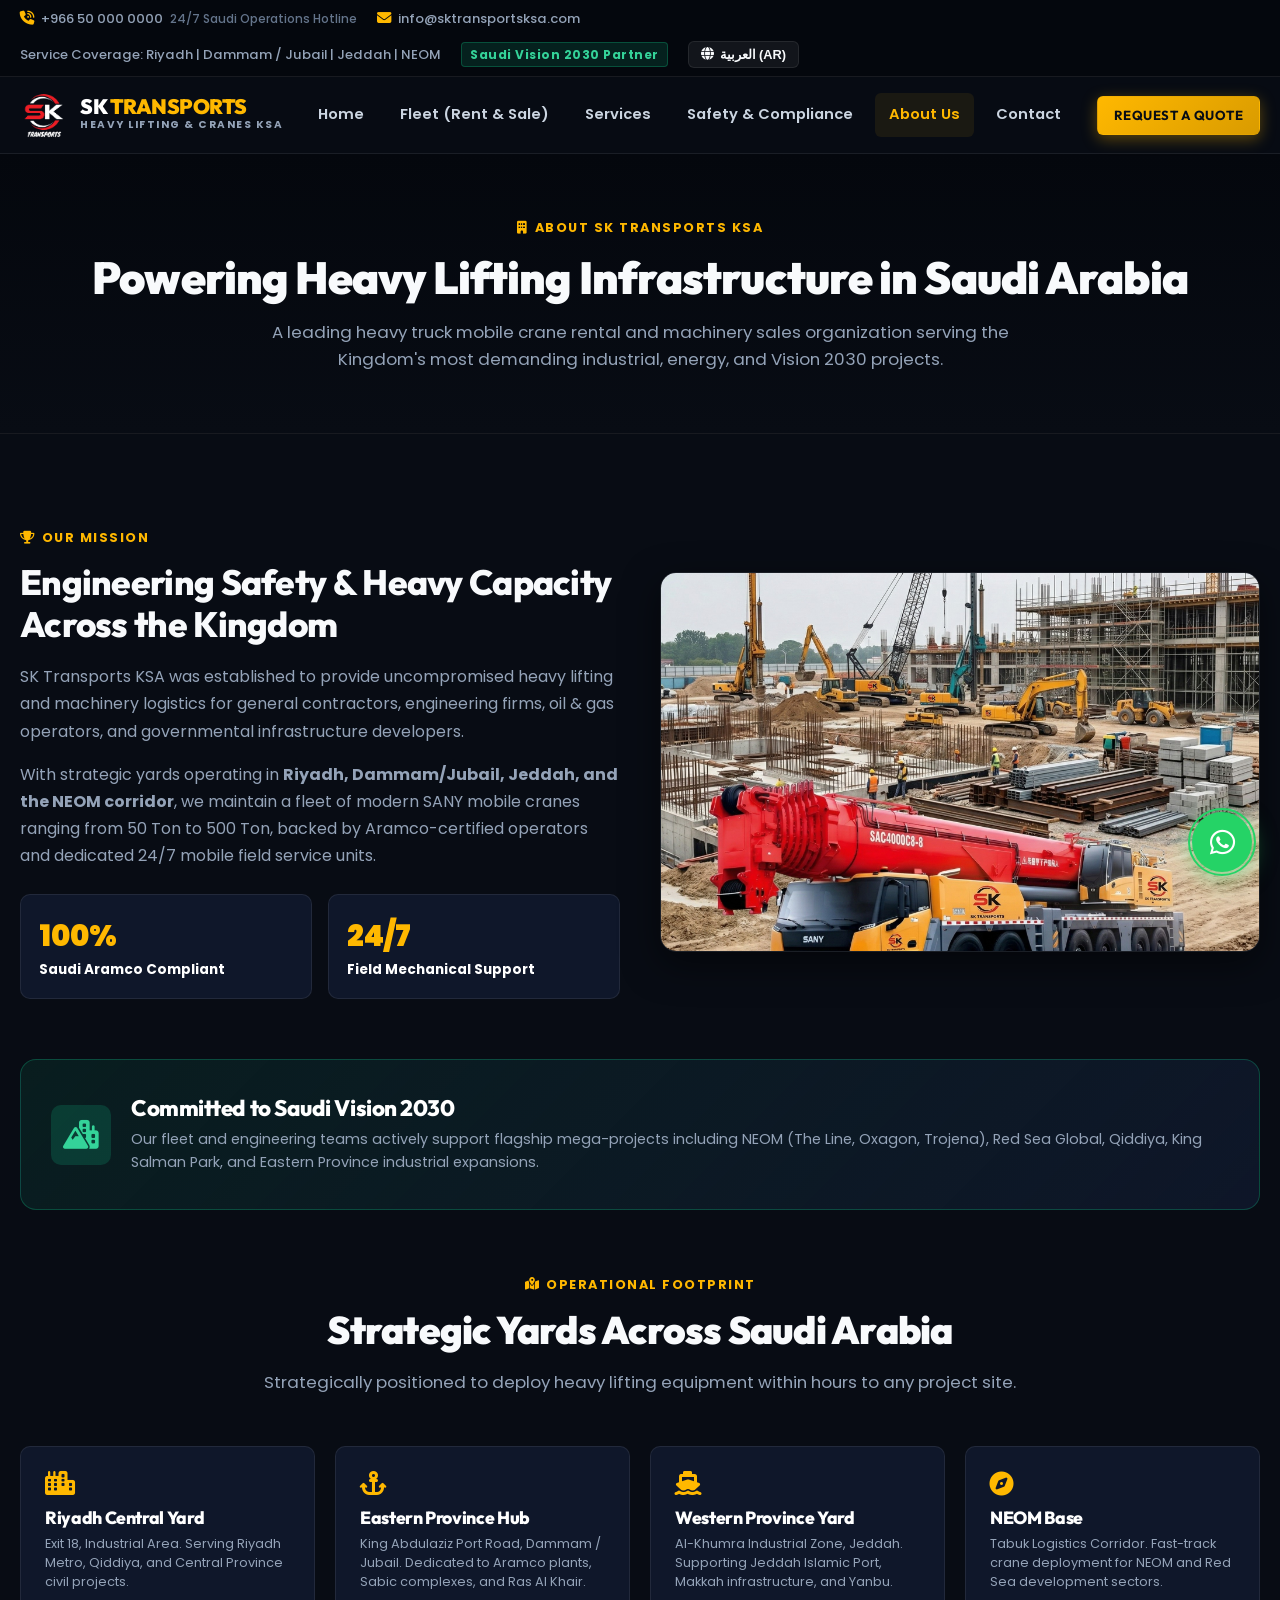
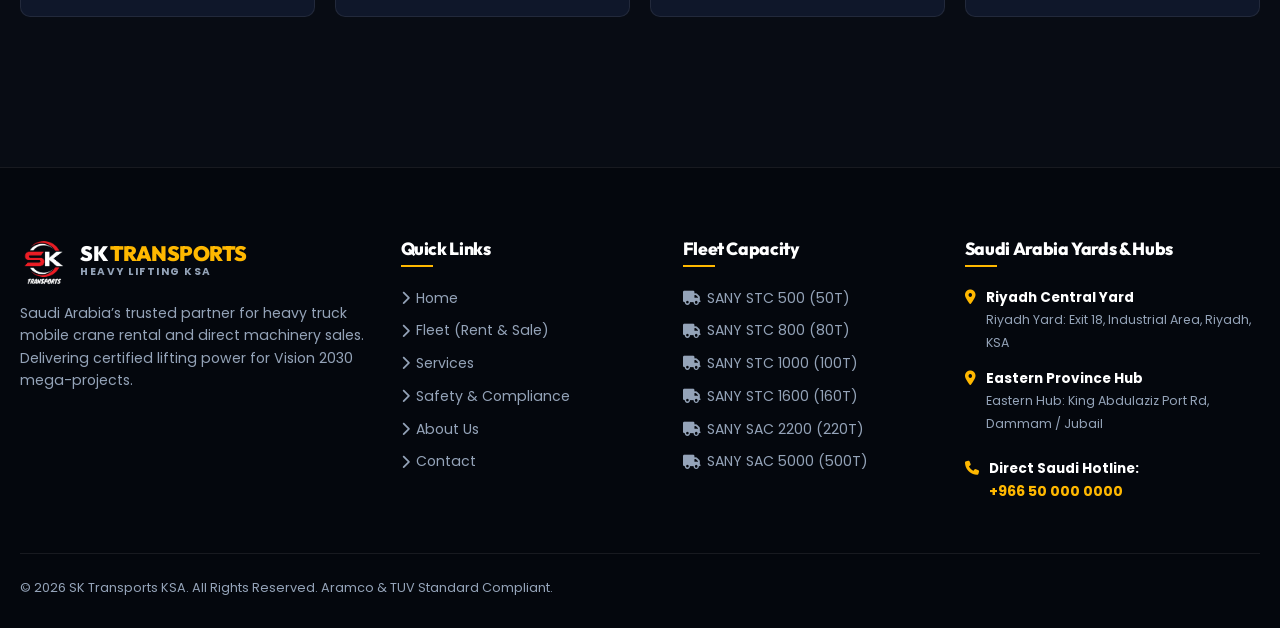
==== about.html @ 9329a677 "feat: complete modern heavy mobile crane rental and sales website for SK Transports KSA" ====
<!DOCTYPE html>
<html lang="en" dir="ltr">

<head>
    <meta charset="UTF-8">
    <meta name="viewport" content="width=device-width, initial-scale=1.0">
    <title>About Us | Heavy Lifting Specialists Saudi Arabia - SK Transports KSA</title>
    <meta name="description"
        content="Learn about SK Transports KSA. Powering Saudi Vision 2030 mega-projects with certified SANY mobile crane rental and sales across Riyadh, Dammam, Jeddah, and NEOM.">
    <link rel="canonical" href="https://sktransportsksa.com/about" />
    <link rel="icon" type="image/png" href="/assets/favicon.png">

    <!-- Fonts & Icons -->
    <link rel="stylesheet" href="https://cdnjs.cloudflare.com/ajax/libs/font-awesome/6.5.1/css/all.min.css">
    <link href="https://fonts.googleapis.com/css2?family=Montserrat:wght@400;500;600;700;800;900&family=Outfit:wght@400;500;600;700;800;900&family=Poppins:wght@300;400;500;600;700;800&family=Tajawal:wght@400;500;700;800;900&family=Cairo:wght@400;600;700;800;900&display=swap" rel="stylesheet">
    <link rel="stylesheet" href="/styles/main.css?v=3.0">
</head>

<body>

    <!-- TOP UTILITY BAR -->
    <div class="top-utility-bar">
        <div class="container">
            <div class="top-bar-content">
                <div class="top-bar-left">
                    <div class="top-info-item">
                        <i class="fa-solid fa-phone-volume"></i>
                        <a href="tel:+966500000000">+966 50 000 0000</a>
                        <span style="font-size: 0.75rem; color: var(--text-muted);" data-i18n="top_phone_label">(24/7 Saudi Operations Hotline)</span>
                    </div>
                    <div class="top-info-item">
                        <i class="fa-solid fa-envelope"></i>
                        <a href="mailto:info@sktransportsksa.com">info@sktransportsksa.com</a>
                    </div>
                </div>
                <div class="top-bar-right">
                    <div class="top-info-item" data-i18n="top_service_areas">
                        <i class="fa-solid fa-location-dot"></i> Service Coverage: Riyadh | Dammam / Jubail | Jeddah | NEOM
                    </div>
                    <div class="top-badge-saudi" data-i18n="top_badge">
                        <i class="fa-solid fa-shield-halved"></i> Saudi Vision 2030 Partner
                    </div>
                    <button class="lang-selector-btn" onclick="toggleLanguage()">
                        <i class="fa-solid fa-globe"></i>
                        <span id="lang-toggle-text">العربية (AR)</span>
                    </button>
                </div>
            </div>
        </div>
    </div>

    <!-- MAIN NAVIGATION (HEADER) -->
    <header class="header-main">
        <div class="container">
            <nav class="nav-container">
                <a href="/" class="nav-logo">
                    <img src="/assets/logo.png" alt="SK Transports KSA Logo">
                    <div class="nav-logo-text">
                        <span class="brand-title">SK <span>TRANSPORTS</span></span>
                        <span class="brand-subtitle">Heavy Lifting & Cranes KSA</span>
                    </div>
                </a>

                <button class="mobile-toggle" aria-label="Toggle navigation menu">
                    <span></span>
                    <span></span>
                    <span></span>
                </button>

                <ul class="nav-menu">
                    <li><a href="/" data-i18n="nav_home"><i class="fa-solid fa-house"></i> Home</a></li>
                    <li><a href="/fleet" data-i18n="nav_fleet"><i class="fa-solid fa-truck-monster"></i> Fleet (Rent & Sale)</a></li>
                    <li><a href="/services" data-i18n="nav_services"><i class="fa-solid fa-gears"></i> Services</a></li>
                    <li><a href="/safety" data-i18n="nav_safety"><i class="fa-solid fa-shield-halved"></i> Safety & Compliance</a></li>
                    <li><a href="/about" class="active" data-i18n="nav_about"><i class="fa-solid fa-building"></i> About Us</a></li>
                    <li><a href="/contact-us" data-i18n="nav_contact"><i class="fa-solid fa-headset"></i> Contact</a></li>
                </ul>

                <div class="nav-actions">
                    <a href="/#rfq-section" class="btn btn-primary btn-sm" data-i18n="nav_quote_btn">
                        <i class="fa-solid fa-file-invoice-dollar"></i> Request a Quote
                    </a>
                </div>
            </nav>
        </div>
    </header>

    <!-- PAGE BANNER -->
    <section style="padding: 60px 0; background: linear-gradient(180deg, var(--bg-darker) 0%, var(--bg-main) 100%); border-bottom: 1px solid var(--border-color); text-align: center;">
        <div class="container">
            <div class="section-badge">
                <i class="fa-solid fa-building"></i>
                <span data-i18n="footer_about_title">About SK Transports KSA</span>
            </div>
            <h1 style="font-size: 2.8rem; font-weight: 900; margin-bottom: 15px;">
                Powering Heavy Lifting Infrastructure in Saudi Arabia
            </h1>
            <p style="color: var(--text-dim); max-width: 750px; margin: 0 auto; font-size: 1.05rem;">
                A leading heavy truck mobile crane rental and machinery sales organization serving the Kingdom's most demanding industrial, energy, and Vision 2030 projects.
            </p>
        </div>
    </section>

    <!-- ABOUT STORY & VALUE PROPOSITION -->
    <section class="section">
        <div class="container">
            <div class="safety-grid" style="margin-bottom: 60px;">
                <div>
                    <div class="section-badge"><i class="fa-solid fa-trophy"></i> Our Mission</div>
                    <h2 style="font-size: 2.2rem; margin-bottom: 18px;">Engineering Safety & Heavy Capacity Across the Kingdom</h2>
                    <p style="color: var(--text-dim); line-height: 1.7; margin-bottom: 16px;">
                        SK Transports KSA was established to provide uncompromised heavy lifting and machinery logistics for general contractors, engineering firms, oil & gas operators, and governmental infrastructure developers.
                    </p>
                    <p style="color: var(--text-dim); line-height: 1.7; margin-bottom: 24px;">
                        With strategic yards operating in <strong>Riyadh, Dammam/Jubail, Jeddah, and the NEOM corridor</strong>, we maintain a fleet of modern SANY mobile cranes ranging from 50 Ton to 500 Ton, backed by Aramco-certified operators and dedicated 24/7 mobile field service units.
                    </p>
                    <div style="display: grid; grid-template-columns: 1fr 1fr; gap: 16px;">
                        <div style="background: var(--bg-card); padding: 18px; border-radius: var(--radius-md); border: 1px solid var(--border-color);">
                            <div style="font-size: 1.8rem; color: var(--primary); font-weight: 900;">100%</div>
                            <div style="font-size: 0.85rem; color: #FFF; font-weight: 700;">Saudi Aramco Compliant</div>
                        </div>
                        <div style="background: var(--bg-card); padding: 18px; border-radius: var(--radius-md); border: 1px solid var(--border-color);">
                            <div style="font-size: 1.8rem; color: var(--primary); font-weight: 900;">24/7</div>
                            <div style="font-size: 0.85rem; color: #FFF; font-weight: 700;">Field Mechanical Support</div>
                        </div>
                    </div>
                </div>

                <div>
                    <img src="/assets/logistics.jpg.png" alt="SK Transports Logistics and Crane Fleet" style="border-radius: var(--radius-lg); width: 100%; height: 380px; object-fit: cover; border: 1px solid var(--border-color); box-shadow: var(--shadow-lg);">
                </div>
            </div>

            <!-- Vision 2030 Alignment Banner -->
            <div style="background: linear-gradient(135deg, rgba(16, 185, 129, 0.1) 0%, rgba(15, 23, 42, 0.95) 100%); border: 1px solid rgba(16, 185, 129, 0.3); border-radius: var(--radius-lg); padding: 35px 30px; margin-bottom: 60px;">
                <div style="display: flex; align-items: center; gap: 20px; flex-wrap: wrap;">
                    <div style="width: 60px; height: 60px; background: rgba(16, 185, 129, 0.2); border-radius: var(--radius-md); display: flex; align-items: center; justify-content: center; font-size: 1.8rem; color: #34D399;">
                        <i class="fa-solid fa-mountain-city"></i>
                    </div>
                    <div style="flex: 1; min-width: 260px;">
                        <h3 style="font-size: 1.4rem; color: #FFF; margin-bottom: 6px;">Committed to Saudi Vision 2030</h3>
                        <p style="font-size: 0.9rem; color: var(--text-dim); line-height: 1.6;">
                            Our fleet and engineering teams actively support flagship mega-projects including NEOM (The Line, Oxagon, Trojena), Red Sea Global, Qiddiya, King Salman Park, and Eastern Province industrial expansions.
                        </p>
                    </div>
                </div>
            </div>

            <!-- Operational Hubs Grid -->
            <div style="margin-bottom: 60px;">
                <div class="section-header">
                    <div class="section-badge"><i class="fa-solid fa-map-location-dot"></i> Operational Footprint</div>
                    <h2 class="section-title">Strategic Yards Across Saudi Arabia</h2>
                    <p class="section-subtitle">Strategically positioned to deploy heavy lifting equipment within hours to any project site.</p>
                </div>

                <div style="display: grid; grid-template-columns: repeat(4, 1fr); gap: 20px;">
                    <div class="stat-card" style="text-align: left; padding: 24px;">
                        <i class="fa-solid fa-city" style="color: var(--primary); font-size: 1.5rem; margin-bottom: 12px;"></i>
                        <h4 style="color: #FFF; font-size: 1.1rem; margin-bottom: 6px;">Riyadh Central Yard</h4>
                        <p style="color: var(--text-dim); font-size: 0.8rem; line-height: 1.5;">Exit 18, Industrial Area. Serving Riyadh Metro, Qiddiya, and Central Province civil projects.</p>
                    </div>

                    <div class="stat-card" style="text-align: left; padding: 24px;">
                        <i class="fa-solid fa-anchor" style="color: var(--primary); font-size: 1.5rem; margin-bottom: 12px;"></i>
                        <h4 style="color: #FFF; font-size: 1.1rem; margin-bottom: 6px;">Eastern Province Hub</h4>
                        <p style="color: var(--text-dim); font-size: 0.8rem; line-height: 1.5;">King Abdulaziz Port Road, Dammam / Jubail. Dedicated to Aramco plants, Sabic complexes, and Ras Al Khair.</p>
                    </div>

                    <div class="stat-card" style="text-align: left; padding: 24px;">
                        <i class="fa-solid fa-ship" style="color: var(--primary); font-size: 1.5rem; margin-bottom: 12px;"></i>
                        <h4 style="color: #FFF; font-size: 1.1rem; margin-bottom: 6px;">Western Province Yard</h4>
                        <p style="color: var(--text-dim); font-size: 0.8rem; line-height: 1.5;">Al-Khumra Industrial Zone, Jeddah. Supporting Jeddah Islamic Port, Makkah infrastructure, and Yanbu.</p>
                    </div>

                    <div class="stat-card" style="text-align: left; padding: 24px;">
                        <i class="fa-solid fa-compass" style="color: var(--primary); font-size: 1.5rem; margin-bottom: 12px;"></i>
                        <h4 style="color: #FFF; font-size: 1.1rem; margin-bottom: 6px;">NEOM Base</h4>
                        <p style="color: var(--text-dim); font-size: 0.8rem; line-height: 1.5;">Tabuk Logistics Corridor. Fast-track crane deployment for NEOM and Red Sea development sectors.</p>
                    </div>
                </div>
            </div>

        </div>
    </section>

    <!-- FOOTER -->
    <footer class="footer-main">
        <div class="container">
            <div class="footer-grid">
                <div class="footer-col footer-about">
                    <a href="/" class="nav-logo" style="margin-bottom: 16px;">
                        <img src="/assets/logo.png" alt="SK Transports Logo">
                        <div class="nav-logo-text">
                            <span class="brand-title">SK <span>TRANSPORTS</span></span>
                            <span class="brand-subtitle">Heavy Lifting KSA</span>
                        </div>
                    </a>
                    <p data-i18n="footer_about_text">
                        Saudi Arabia’s trusted partner for heavy truck mobile crane rental and direct machinery sales. Delivering certified lifting power for Vision 2030 mega-projects.
                    </p>
                </div>

                <div class="footer-col">
                    <h4 data-i18n="footer_links_title">Quick Links</h4>
                    <ul class="footer-links">
                        <li><a href="/"><i class="fa-solid fa-chevron-right"></i> <span data-i18n="nav_home">Home</span></a></li>
                        <li><a href="/fleet"><i class="fa-solid fa-chevron-right"></i> <span data-i18n="nav_fleet">Fleet (Rent & Sale)</span></a></li>
                        <li><a href="/services"><i class="fa-solid fa-chevron-right"></i> <span data-i18n="nav_services">Services</span></a></li>
                        <li><a href="/safety"><i class="fa-solid fa-chevron-right"></i> <span data-i18n="nav_safety">Safety & Compliance</span></a></li>
                        <li><a href="/about"><i class="fa-solid fa-chevron-right"></i> <span data-i18n="nav_about">About Us</span></a></li>
                        <li><a href="/contact-us"><i class="fa-solid fa-chevron-right"></i> <span data-i18n="nav_contact">Contact Us</span></a></li>
                    </ul>
                </div>

                <div class="footer-col">
                    <h4>Fleet Capacity</h4>
                    <ul class="footer-links">
                        <li><a href="/fleet"><i class="fa-solid fa-truck"></i> SANY STC 500 (50T)</a></li>
                        <li><a href="/fleet"><i class="fa-solid fa-truck"></i> SANY STC 800 (80T)</a></li>
                        <li><a href="/fleet"><i class="fa-solid fa-truck"></i> SANY STC 1000 (100T)</a></li>
                        <li><a href="/fleet"><i class="fa-solid fa-truck"></i> SANY STC 1600 (160T)</a></li>
                        <li><a href="/fleet"><i class="fa-solid fa-truck"></i> SANY SAC 2200 (220T)</a></li>
                        <li><a href="/fleet"><i class="fa-solid fa-truck"></i> SANY SAC 5000 (500T)</a></li>
                    </ul>
                </div>

                <div class="footer-col">
                    <h4 data-i18n="footer_locations_title">Saudi Arabia Yards & Hubs</h4>
                    <div class="footer-locations">
                        <div class="location-item">
                            <i class="fa-solid fa-location-dot"></i>
                            <div>
                                <strong>Riyadh Central Yard</strong>
                                <span data-i18n="footer_loc_riyadh">Exit 18, Industrial Area, Riyadh, KSA</span>
                            </div>
                        </div>
                        <div class="location-item">
                            <i class="fa-solid fa-location-dot"></i>
                            <div>
                                <strong>Eastern Province Hub</strong>
                                <span data-i18n="footer_loc_dammam">King Abdulaziz Port Rd, Dammam / Jubail</span>
                            </div>
                        </div>
                        <div class="location-item" style="margin-top: 10px;">
                            <i class="fa-solid fa-phone"></i>
                            <div>
                                <strong>Direct Saudi Hotline:</strong>
                                <a href="tel:+966500000000" style="color: var(--primary); font-weight: 700;">+966 50 000 0000</a>
                            </div>
                        </div>
                    </div>
                </div>
            </div>

            <div class="footer-bottom">
                <p data-i18n="footer_rights">© 2026 SK Transports KSA. All Rights Reserved. Aramco & TUV Standard Compliant.</p>
            </div>
        </div>
    </footer>

    <!-- PERSISTENT FLOATING WHATSAPP -->
    <a href="https://wa.me/966500000000?text=Hello%20SK%20Transports%20KSA,%20I%20would%20like%20to%20learn%20more%20about%20your%20company." 
       target="_blank" 
       class="floating-whatsapp-btn" 
       aria-label="Chat on WhatsApp">
        <i class="fa-brands fa-whatsapp"></i>
        <div class="floating-whatsapp-pulse"></div>
    </a>

    <!-- Scripts -->
    <script src="/js/main.js?v=3.0"></script>
</body>

</html>
---- styles/main.css ----
/* ==========================================================================
   SK TRANSPORTS KSA - MODERN INDUSTRIAL STYLESHEET
   Heavy Mobile Crane Rental & Direct Sales | Saudi Arabia
   Aramco Standard & TUV Middle East Compliant | Vision 2030 Partner
   ========================================================================== */

:root {
    --primary: #FFB800;
    --primary-light: #FFC933;
    --primary-dark: #D99B00;
    --primary-glow: rgba(255, 184, 0, 0.25);
    --secondary: #FF6B00;
    --accent: #38BDF8;
    --success: #10B981;
    --danger: #EF4444;
    
    --bg-main: #080C14;
    --bg-darker: #04070D;
    --bg-card: #0F172A;
    --bg-card-hover: #162238;
    --bg-surface: #1E293B;
    --bg-surface-light: #2A384F;
    
    --border-color: rgba(255, 255, 255, 0.08);
    --border-hover: rgba(255, 184, 0, 0.4);
    --border-primary: rgba(255, 184, 0, 0.6);
    
    --text-main: #F8FAFC;
    --text-dim: #94A3B8;
    --text-muted: #64748B;
    --text-inverse: #080C14;
    
    --font-heading: 'Outfit', 'Montserrat', sans-serif;
    --font-body: 'Poppins', 'Segoe UI', -apple-system, BlinkMacSystemFont, Roboto, sans-serif;
    --font-ar: 'Tajawal', 'Cairo', 'Segoe UI', sans-serif;
    
    --shadow-sm: 0 2px 8px rgba(0, 0, 0, 0.3);
    --shadow-md: 0 6px 20px rgba(0, 0, 0, 0.4);
    --shadow-lg: 0 12px 36px rgba(0, 0, 0, 0.5);
    --shadow-glow: 0 0 25px rgba(255, 184, 0, 0.25);
    
    --radius-sm: 6px;
    --radius-md: 10px;
    --radius-lg: 16px;
    --radius-full: 9999px;
    
    --transition: all 0.25s cubic-bezier(0.4, 0, 0.2, 1);
}

/* Base & Reset */
*, *::before, *::after {
    margin: 0;
    padding: 0;
    box-sizing: border-box;
}

html {
    scroll-behavior: smooth;
    font-size: 16px;
    background-color: var(--bg-main);
    color: var(--text-main);
}

body {
    font-family: var(--font-body);
    line-height: 1.6;
    background-color: var(--bg-main);
    color: var(--text-main);
    overflow-x: hidden;
    min-height: 100vh;
    display: flex;
    flex-direction: column;
}

/* RTL Support */
[dir="rtl"] {
    font-family: var(--font-ar);
    text-align: right;
}

[dir="rtl"] .top-bar-content,
[dir="rtl"] .nav-container,
[dir="rtl"] .hero-cta,
[dir="rtl"] .btn-group,
[dir="rtl"] .spec-item,
[dir="rtl"] .footer-grid,
[dir="rtl"] .process-step,
[dir="rtl"] .rfq-grid,
[dir="rtl"] .top-bar-left,
[dir="rtl"] .top-bar-right {
    direction: rtl;
}

[dir="rtl"] .text-left { text-align: right; }
[dir="rtl"] .text-right { text-align: left; }

/* Typography */
h1, h2, h3, h4, h5, h6 {
    font-family: var(--font-heading);
    font-weight: 800;
    color: var(--text-main);
    line-height: 1.2;
    letter-spacing: -0.02em;
}

[dir="rtl"] h1, [dir="rtl"] h2, [dir="rtl"] h3, [dir="rtl"] h4, [dir="rtl"] h5, [dir="rtl"] h6 {
    font-family: var(--font-ar);
    letter-spacing: 0;
}

a {
    color: inherit;
    text-decoration: none;
    transition: var(--transition);
}

img {
    max-width: 100%;
    height: auto;
    display: block;
}

/* Industrial Accents & Patterns */
.hazard-accent {
    background: repeating-linear-gradient(
        -45deg,
        var(--primary),
        var(--primary) 12px,
        #111827 12px,
        #111827 24px
    );
    height: 4px;
    width: 100%;
}

.industrial-grid-bg {
    background-image: 
        radial-gradient(rgba(255, 184, 0, 0.07) 1px, transparent 1px),
        radial-gradient(rgba(255, 255, 255, 0.03) 1px, transparent 1px);
    background-size: 32px 32px;
    background-position: 0 0, 16px 16px;
}

/* Container */
.container {
    width: 100%;
    max-width: 1320px;
    margin: 0 auto;
    padding: 0 20px;
}

/* ==========================================================================
   1. TOP UTILITY BAR & NAVIGATION
   ========================================================================== */
.top-utility-bar {
    background-color: var(--bg-darker);
    border-bottom: 1px solid var(--border-color);
    padding: 8px 0;
    font-size: 0.82rem;
    color: var(--text-dim);
    position: relative;
    z-index: 1001;
}

.top-bar-content {
    display: flex;
    justify-content: space-between;
    align-items: center;
    flex-wrap: wrap;
    gap: 12px;
}

.top-bar-left, .top-bar-right {
    display: flex;
    align-items: center;
    gap: 20px;
    flex-wrap: wrap;
}

.top-info-item {
    display: inline-flex;
    align-items: center;
    gap: 7px;
    color: var(--text-dim);
    font-weight: 500;
}

.top-info-item i {
    color: var(--primary);
    font-size: 0.9rem;
}

.top-info-item a:hover {
    color: var(--primary);
}

.top-badge-saudi {
    background: rgba(16, 185, 129, 0.15);
    color: #34D399;
    border: 1px solid rgba(16, 185, 129, 0.3);
    padding: 2px 8px;
    border-radius: 4px;
    font-size: 0.75rem;
    font-weight: 700;
    letter-spacing: 0.5px;
    display: inline-flex;
    align-items: center;
    gap: 5px;
}

/* Language Selector */
.lang-selector-btn {
    background: rgba(255, 255, 255, 0.06);
    border: 1px solid var(--border-color);
    color: var(--text-main);
    padding: 5px 12px;
    border-radius: var(--radius-sm);
    cursor: pointer;
    font-size: 0.8rem;
    font-weight: 600;
    display: inline-flex;
    align-items: center;
    gap: 6px;
    transition: var(--transition);
}

.lang-selector-btn:hover {
    border-color: var(--primary);
    background: rgba(255, 184, 0, 0.1);
    color: var(--primary);
}

/* Main Navigation */
.header-main {
    position: sticky;
    top: 0;
    left: 0;
    width: 100%;
    background: rgba(8, 12, 20, 0.92);
    backdrop-filter: blur(16px);
    -webkit-backdrop-filter: blur(16px);
    border-bottom: 1px solid var(--border-color);
    z-index: 1000;
    transition: var(--transition);
}

.header-main.scrolled {
    background: rgba(4, 7, 13, 0.98);
    box-shadow: 0 4px 20px rgba(0, 0, 0, 0.5);
}

.nav-container {
    display: flex;
    align-items: center;
    justify-content: space-between;
    height: 76px;
}

.nav-logo {
    display: flex;
    align-items: center;
    gap: 12px;
    text-decoration: none;
}

.nav-logo img {
    height: 48px;
    width: auto;
    object-fit: contain;
}

.nav-logo-text {
    display: flex;
    flex-direction: column;
}

.nav-logo-text .brand-title {
    font-family: var(--font-heading);
    font-weight: 900;
    font-size: 1.3rem;
    color: #FFF;
    letter-spacing: -0.5px;
    line-height: 1;
}

.nav-logo-text .brand-title span {
    color: var(--primary);
}

.nav-logo-text .brand-subtitle {
    font-size: 0.65rem;
    font-weight: 700;
    color: var(--text-dim);
    letter-spacing: 1.5px;
    text-transform: uppercase;
}

.nav-menu {
    display: flex;
    align-items: center;
    list-style: none;
    gap: 8px;
}

.nav-menu li a {
    color: #CBD5E1;
    font-weight: 600;
    font-size: 0.92rem;
    padding: 10px 14px;
    border-radius: var(--radius-sm);
    display: inline-flex;
    align-items: center;
    gap: 6px;
    transition: var(--transition);
}

.nav-menu li a:hover,
.nav-menu li a.active {
    color: var(--primary);
    background: rgba(255, 184, 0, 0.08);
}

.nav-actions {
    display: flex;
    align-items: center;
    gap: 14px;
}

/* Mobile Toggle */
.mobile-toggle {
    display: none;
    flex-direction: column;
    justify-content: center;
    gap: 5px;
    width: 40px;
    height: 40px;
    background: rgba(255, 255, 255, 0.05);
    border: 1px solid var(--border-color);
    border-radius: var(--radius-sm);
    cursor: pointer;
    padding: 8px;
}

.mobile-toggle span {
    display: block;
    width: 100%;
    height: 2px;
    background: var(--text-main);
    transition: var(--transition);
}

.mobile-toggle.active span:nth-child(1) {
    transform: translateY(7px) rotate(45deg);
}

.mobile-toggle.active span:nth-child(2) {
    opacity: 0;
}

.mobile-toggle.active span:nth-child(3) {
    transform: translateY(-7px) rotate(-45deg);
}

/* ==========================================================================
   BUTTONS & UI COMPONENTS
   ========================================================================== */
.btn {
    display: inline-flex;
    align-items: center;
    justify-content: center;
    gap: 8px;
    padding: 12px 24px;
    font-family: var(--font-heading);
    font-size: 0.92rem;
    font-weight: 700;
    border-radius: var(--radius-md);
    cursor: pointer;
    border: 1px solid transparent;
    transition: var(--transition);
    text-transform: uppercase;
    letter-spacing: 0.5px;
    white-space: nowrap;
}

[dir="rtl"] .btn {
    font-family: var(--font-ar);
    letter-spacing: 0;
}

.btn-primary {
    background: linear-gradient(135deg, var(--primary) 0%, var(--primary-dark) 100%);
    color: var(--text-inverse);
    box-shadow: 0 4px 15px rgba(255, 184, 0, 0.35);
}

.btn-primary:hover {
    background: linear-gradient(135deg, var(--primary-light) 0%, var(--primary) 100%);
    transform: translateY(-2px);
    box-shadow: 0 8px 25px rgba(255, 184, 0, 0.5);
    color: var(--text-inverse);
}

.btn-secondary {
    background: rgba(15, 23, 42, 0.7);
    color: #FFF;
    border: 1px solid var(--border-color);
}

.btn-secondary:hover {
    background: var(--bg-surface);
    border-color: var(--primary);
    color: var(--primary);
    transform: translateY(-2px);
}

.btn-whatsapp {
    background: #25D366;
    color: #FFF;
    box-shadow: 0 4px 15px rgba(37, 211, 102, 0.3);
}

.btn-whatsapp:hover {
    background: #20BA5A;
    color: #FFF;
    transform: translateY(-2px);
    box-shadow: 0 8px 25px rgba(37, 211, 102, 0.45);
}

.btn-outline {
    background: transparent;
    border: 1px solid var(--border-primary);
    color: var(--primary);
}

.btn-outline:hover {
    background: rgba(255, 184, 0, 0.1);
    color: #FFF;
    border-color: var(--primary);
    transform: translateY(-2px);
}

.btn-sm {
    padding: 8px 16px;
    font-size: 0.82rem;
    border-radius: var(--radius-sm);
}

.btn-lg {
    padding: 15px 32px;
    font-size: 1rem;
}

.btn-block {
    width: 100%;
}

/* ==========================================================================
   2. HERO SECTION
   ========================================================================== */
.hero-section {
    position: relative;
    padding: 90px 0 110px;
    background: radial-gradient(circle at 75% 30%, rgba(255, 184, 0, 0.08) 0%, transparent 60%),
                linear-gradient(180deg, var(--bg-darker) 0%, var(--bg-main) 100%);
    overflow: hidden;
    border-bottom: 1px solid var(--border-color);
}

.hero-bg-overlay {
    position: absolute;
    top: 0;
    left: 0;
    width: 100%;
    height: 100%;
    background-image: 
        radial-gradient(rgba(255, 184, 0, 0.05) 1px, transparent 1px),
        radial-gradient(rgba(255, 255, 255, 0.02) 1px, transparent 1px);
    background-size: 40px 40px;
    background-position: 0 0, 20px 20px;
    opacity: 0.8;
    pointer-events: none;
}

.hero-grid {
    display: grid;
    grid-template-columns: 1.15fr 0.85fr;
    gap: 40px;
    align-items: center;
    position: relative;
    z-index: 2;
}

.hero-badge {
    display: inline-flex;
    align-items: center;
    gap: 8px;
    background: rgba(255, 184, 0, 0.1);
    border: 1px solid rgba(255, 184, 0, 0.35);
    padding: 6px 14px;
    border-radius: var(--radius-full);
    color: var(--primary);
    font-size: 0.82rem;
    font-weight: 700;
    letter-spacing: 0.5px;
    margin-bottom: 22px;
    text-transform: uppercase;
}

.hero-badge i {
    color: var(--primary);
}

.hero-headline {
    font-size: 3.2rem;
    font-weight: 900;
    line-height: 1.12;
    margin-bottom: 20px;
    letter-spacing: -0.03em;
}

.hero-headline span.highlight {
    color: var(--primary);
    position: relative;
    display: inline-block;
}

.hero-subheadline {
    font-size: 1.12rem;
    color: var(--text-dim);
    margin-bottom: 35px;
    max-width: 620px;
    line-height: 1.7;
}

.hero-cta {
    display: flex;
    align-items: center;
    gap: 16px;
    flex-wrap: wrap;
    margin-bottom: 40px;
}

.hero-visual-card {
    position: relative;
}

.hero-image-wrapper {
    position: relative;
    border-radius: var(--radius-lg);
    overflow: hidden;
    border: 1px solid var(--border-color);
    box-shadow: var(--shadow-lg), 0 0 40px rgba(0, 0, 0, 0.8);
    background: var(--bg-card);
}

.hero-image-wrapper img {
    width: 100%;
    height: 420px;
    object-fit: cover;
    display: block;
    transition: transform 0.6s ease;
}

.hero-image-wrapper:hover img {
    transform: scale(1.03);
}

.hero-floating-badge {
    position: absolute;
    bottom: 20px;
    left: 20px;
    background: rgba(15, 23, 42, 0.92);
    backdrop-filter: blur(12px);
    border: 1px solid var(--border-primary);
    padding: 14px 20px;
    border-radius: var(--radius-md);
    display: flex;
    align-items: center;
    gap: 14px;
    box-shadow: var(--shadow-md);
}

[dir="rtl"] .hero-floating-badge {
    left: auto;
    right: 20px;
}

.floating-badge-icon {
    width: 44px;
    height: 44px;
    background: var(--primary-glow);
    color: var(--primary);
    border-radius: var(--radius-sm);
    display: flex;
    align-items: center;
    justify-content: center;
    font-size: 1.3rem;
}

.floating-badge-text h4 {
    font-size: 1.1rem;
    color: #FFF;
    margin: 0;
}

.floating-badge-text p {
    font-size: 0.75rem;
    color: var(--text-dim);
    margin: 0;
}

/* ==========================================================================
   3. STATS & TRUST BAR
   ========================================================================== */
.stats-section {
    padding: 30px 0;
    background: var(--bg-darker);
    border-bottom: 1px solid var(--border-color);
    position: relative;
    z-index: 10;
}

.stats-grid {
    display: grid;
    grid-template-columns: repeat(4, 1fr);
    gap: 20px;
}

.stat-card {
    background: var(--bg-card);
    border: 1px solid var(--border-color);
    padding: 24px 20px;
    border-radius: var(--radius-md);
    text-align: center;
    transition: var(--transition);
    position: relative;
    overflow: hidden;
}

.stat-card::before {
    content: '';
    position: absolute;
    top: 0;
    left: 0;
    width: 100%;
    height: 3px;
    background: var(--primary);
    opacity: 0;
    transition: var(--transition);
}

.stat-card:hover {
    border-color: var(--primary);
    transform: translateY(-4px);
    box-shadow: var(--shadow-glow);
}

.stat-card:hover::before {
    opacity: 1;
}

.stat-number {
    font-family: var(--font-heading);
    font-size: 2.6rem;
    font-weight: 900;
    color: var(--primary);
    line-height: 1.1;
    margin-bottom: 6px;
}

.stat-label {
    font-size: 0.9rem;
    font-weight: 700;
    color: var(--text-main);
    text-transform: uppercase;
    letter-spacing: 1px;
    margin-bottom: 4px;
}

.stat-desc {
    font-size: 0.78rem;
    color: var(--text-dim);
    line-height: 1.4;
}

/* ==========================================================================
   SECTION COMMON STYLES
   ========================================================================== */
.section {
    padding: 90px 0;
    position: relative;
}

.section-header {
    text-align: center;
    max-width: 760px;
    margin: 0 auto 50px;
}

.section-badge {
    display: inline-flex;
    align-items: center;
    gap: 6px;
    color: var(--primary);
    font-size: 0.8rem;
    font-weight: 700;
    text-transform: uppercase;
    letter-spacing: 1.5px;
    margin-bottom: 12px;
}

.section-title {
    font-size: 2.4rem;
    font-weight: 900;
    margin-bottom: 16px;
    letter-spacing: -0.02em;
}

.section-subtitle {
    color: var(--text-dim);
    font-size: 1.05rem;
    line-height: 1.6;
}

/* ==========================================================================
   4. FLEET CATALOG & PRODUCT CARDS
   ========================================================================== */
.fleet-section {
    background: radial-gradient(circle at 20% 50%, rgba(255, 184, 0, 0.03) 0%, transparent 60%),
                var(--bg-main);
}

.filter-bar {
    display: flex;
    justify-content: center;
    gap: 10px;
    margin-bottom: 45px;
    flex-wrap: wrap;
}

.filter-btn {
    background: var(--bg-card);
    border: 1px solid var(--border-color);
    color: var(--text-dim);
    padding: 10px 22px;
    border-radius: var(--radius-full);
    font-family: var(--font-heading);
    font-size: 0.88rem;
    font-weight: 700;
    cursor: pointer;
    transition: var(--transition);
}

.filter-btn:hover,
.filter-btn.active {
    background: var(--primary);
    color: var(--text-inverse);
    border-color: var(--primary);
    box-shadow: 0 4px 15px rgba(255, 184, 0, 0.3);
}

.fleet-grid {
    display: grid;
    grid-template-columns: repeat(3, 1fr);
    gap: 28px;
}

.fleet-card {
    background: var(--bg-card);
    border: 1px solid var(--border-color);
    border-radius: var(--radius-lg);
    overflow: hidden;
    transition: var(--transition);
    display: flex;
    flex-direction: column;
    position: relative;
}

.fleet-card:hover {
    border-color: var(--border-hover);
    transform: translateY(-6px);
    box-shadow: var(--shadow-lg), 0 0 30px rgba(0, 0, 0, 0.6);
}

.fleet-card-image {
    position: relative;
    height: 230px;
    overflow: hidden;
    background: #0B111E;
}

.fleet-card-image img {
    width: 100%;
    height: 100%;
    object-fit: cover;
    transition: transform 0.5s ease;
}

.fleet-card:hover .fleet-card-image img {
    transform: scale(1.06);
}

.fleet-badge-tonnage {
    position: absolute;
    top: 14px;
    left: 14px;
    background: var(--primary);
    color: var(--text-inverse);
    font-family: var(--font-heading);
    font-weight: 900;
    font-size: 0.85rem;
    padding: 4px 12px;
    border-radius: var(--radius-sm);
    box-shadow: var(--shadow-sm);
    z-index: 2;
}

[dir="rtl"] .fleet-badge-tonnage {
    left: auto;
    right: 14px;
}

.fleet-badge-status {
    position: absolute;
    top: 14px;
    right: 14px;
    background: rgba(15, 23, 42, 0.85);
    backdrop-filter: blur(8px);
    color: #38BDF8;
    border: 1px solid rgba(56, 189, 248, 0.3);
    font-size: 0.75rem;
    font-weight: 700;
    padding: 4px 10px;
    border-radius: var(--radius-sm);
    z-index: 2;
}

[dir="rtl"] .fleet-badge-status {
    right: auto;
    left: 14px;
}

.fleet-card-body {
    padding: 24px;
    display: flex;
    flex-direction: column;
    flex-grow: 1;
}

.fleet-card-title {
    font-size: 1.35rem;
    font-weight: 800;
    margin-bottom: 4px;
    color: #FFF;
}

.fleet-card-subtitle {
    font-size: 0.82rem;
    color: var(--text-dim);
    margin-bottom: 18px;
    display: flex;
    align-items: center;
    gap: 6px;
}

.fleet-specs-grid {
    display: grid;
    grid-template-columns: repeat(2, 1fr);
    gap: 12px;
    background: rgba(10, 15, 26, 0.7);
    padding: 14px;
    border-radius: var(--radius-md);
    border: 1px solid rgba(255, 255, 255, 0.04);
    margin-bottom: 20px;
}

.spec-item {
    display: flex;
    flex-direction: column;
    gap: 2px;
}

.spec-label {
    font-size: 0.72rem;
    color: var(--text-muted);
    text-transform: uppercase;
    font-weight: 600;
    letter-spacing: 0.5px;
    display: flex;
    align-items: center;
    gap: 4px;
}

.spec-label i {
    color: var(--primary);
    font-size: 0.75rem;
}

.spec-value {
    font-family: var(--font-heading);
    font-size: 0.95rem;
    font-weight: 700;
    color: var(--text-main);
}

.fleet-actions {
    display: flex;
    flex-direction: column;
    gap: 10px;
    margin-top: auto;
}

.fleet-action-buttons {
    display: grid;
    grid-template-columns: 1fr 1fr;
    gap: 8px;
}

/* ==========================================================================
   5. SERVICES SECTION
   ========================================================================== */
.services-section {
    background: var(--bg-darker);
    border-top: 1px solid var(--border-color);
    border-bottom: 1px solid var(--border-color);
}

.services-grid {
    display: grid;
    grid-template-columns: repeat(3, 1fr);
    gap: 28px;
}

.service-card {
    background: var(--bg-card);
    border: 1px solid var(--border-color);
    border-radius: var(--radius-lg);
    padding: 32px 26px;
    transition: var(--transition);
    display: flex;
    flex-direction: column;
    position: relative;
    overflow: hidden;
}

.service-card::before {
    content: '';
    position: absolute;
    top: 0;
    left: 0;
    width: 4px;
    height: 100%;
    background: var(--primary);
    opacity: 0;
    transition: var(--transition);
}

[dir="rtl"] .service-card::before {
    left: auto;
    right: 0;
}

.service-card:hover {
    border-color: var(--border-hover);
    transform: translateY(-5px);
    box-shadow: var(--shadow-lg);
    background: var(--bg-card-hover);
}

.service-card:hover::before {
    opacity: 1;
}

.service-icon-box {
    width: 60px;
    height: 60px;
    background: rgba(255, 184, 0, 0.12);
    border: 1px solid rgba(255, 184, 0, 0.25);
    border-radius: var(--radius-md);
    color: var(--primary);
    display: flex;
    align-items: center;
    justify-content: center;
    font-size: 1.6rem;
    margin-bottom: 22px;
    transition: var(--transition);
}

.service-card:hover .service-icon-box {
    background: var(--primary);
    color: var(--text-inverse);
    transform: scale(1.05);
}

.service-title {
    font-size: 1.3rem;
    font-weight: 800;
    margin-bottom: 12px;
    color: #FFF;
}

.service-desc {
    color: var(--text-dim);
    font-size: 0.92rem;
    line-height: 1.6;
    margin-bottom: 20px;
}

.service-features {
    list-style: none;
    margin-bottom: 24px;
    display: flex;
    flex-direction: column;
    gap: 8px;
}

.service-features li {
    font-size: 0.85rem;
    color: var(--text-dim);
    display: flex;
    align-items: center;
    gap: 8px;
}

.service-features li i {
    color: var(--primary);
    font-size: 0.8rem;
}

/* ==========================================================================
   6. 4-STEP PROCESS SECTION
   ========================================================================== */
.process-section {
    background: var(--bg-main);
    position: relative;
}

.process-grid {
    display: grid;
    grid-template-columns: repeat(4, 1fr);
    gap: 24px;
    position: relative;
}

.process-step {
    background: var(--bg-card);
    border: 1px solid var(--border-color);
    border-radius: var(--radius-lg);
    padding: 30px 22px;
    position: relative;
    transition: var(--transition);
    display: flex;
    flex-direction: column;
}

.process-step:hover {
    border-color: var(--primary);
    transform: translateY(-5px);
    box-shadow: var(--shadow-glow);
}

.process-step-num {
    position: absolute;
    top: -16px;
    left: 24px;
    width: 38px;
    height: 38px;
    background: var(--primary);
    color: var(--text-inverse);
    font-family: var(--font-heading);
    font-weight: 900;
    font-size: 1.1rem;
    border-radius: var(--radius-sm);
    display: flex;
    align-items: center;
    justify-content: center;
    box-shadow: 0 4px 12px rgba(255, 184, 0, 0.4);
}

[dir="rtl"] .process-step-num {
    left: auto;
    right: 24px;
}

.process-icon {
    font-size: 1.8rem;
    color: var(--primary);
    margin: 16px 0 16px;
}

.process-step-title {
    font-size: 1.15rem;
    font-weight: 800;
    margin-bottom: 10px;
    color: #FFF;
}

.process-step-desc {
    font-size: 0.85rem;
    color: var(--text-dim);
    line-height: 1.55;
}

/* ==========================================================================
   7. SAFETY & COMPLIANCE SECTION
   ========================================================================== */
.safety-section {
    background: linear-gradient(180deg, var(--bg-darker) 0%, var(--bg-main) 100%);
    border-top: 1px solid var(--border-color);
    border-bottom: 1px solid var(--border-color);
}

.safety-grid {
    display: grid;
    grid-template-columns: 1fr 1fr;
    gap: 40px;
    align-items: center;
}

.safety-card-box {
    background: var(--bg-card);
    border: 1px solid var(--border-color);
    border-radius: var(--radius-lg);
    padding: 36px;
    box-shadow: var(--shadow-md);
}

.safety-check-list {
    list-style: none;
    display: flex;
    flex-direction: column;
    gap: 16px;
    margin-top: 24px;
}

.safety-check-item {
    display: flex;
    align-items: flex-start;
    gap: 14px;
}

.safety-check-icon {
    width: 28px;
    height: 28px;
    background: rgba(16, 185, 129, 0.15);
    border: 1px solid rgba(16, 185, 129, 0.3);
    color: #34D399;
    border-radius: var(--radius-sm);
    display: flex;
    align-items: center;
    justify-content: center;
    font-size: 0.85rem;
    flex-shrink: 0;
    margin-top: 2px;
}

.safety-check-content h4 {
    font-size: 1rem;
    color: #FFF;
    margin-bottom: 3px;
}

.safety-check-content p {
    font-size: 0.82rem;
    color: var(--text-dim);
    line-height: 1.5;
}

/* ==========================================================================
   8. LEAD GENERATION / RFQ FORM
   ========================================================================== */
.rfq-section {
    background: radial-gradient(circle at 80% 20%, rgba(255, 184, 0, 0.05) 0%, transparent 60%),
                var(--bg-main);
    position: relative;
}

.rfq-wrapper {
    background: var(--bg-card);
    border: 1px solid var(--border-primary);
    border-radius: var(--radius-lg);
    box-shadow: var(--shadow-lg), 0 0 50px rgba(255, 184, 0, 0.1);
    overflow: hidden;
}

.rfq-header-banner {
    background: linear-gradient(135deg, rgba(255, 184, 0, 0.15) 0%, rgba(255, 107, 0, 0.15) 100%);
    border-bottom: 1px solid var(--border-color);
    padding: 24px 30px;
    display: flex;
    align-items: center;
    justify-content: space-between;
    flex-wrap: wrap;
    gap: 16px;
}

.rfq-header-text h3 {
    font-size: 1.4rem;
    color: #FFF;
    margin-bottom: 4px;
}

.rfq-header-text p {
    font-size: 0.85rem;
    color: var(--text-dim);
}

.rfq-form-body {
    padding: 36px 30px;
}

.rfq-grid {
    display: grid;
    grid-template-columns: repeat(2, 1fr);
    gap: 20px;
    margin-bottom: 24px;
}

.form-group {
    display: flex;
    flex-direction: column;
    gap: 8px;
}

.form-group.full-width {
    grid-column: span 2;
}

.form-label {
    font-size: 0.84rem;
    font-weight: 700;
    color: var(--text-main);
    display: flex;
    align-items: center;
    gap: 6px;
}

.form-label span.req {
    color: var(--primary);
}

.form-control {
    background: rgba(10, 15, 26, 0.8);
    border: 1px solid var(--border-color);
    color: #FFF;
    padding: 12px 16px;
    border-radius: var(--radius-md);
    font-family: inherit;
    font-size: 0.92rem;
    transition: var(--transition);
    outline: none;
    width: 100%;
}

.form-control:focus {
    border-color: var(--primary);
    box-shadow: 0 0 0 3px rgba(255, 184, 0, 0.18);
    background: rgba(15, 23, 42, 0.95);
}

select.form-control option {
    background: var(--bg-card);
    color: #FFF;
    padding: 10px;
}

textarea.form-control {
    resize: vertical;
    min-height: 100px;
}

.rfq-submit-row {
    display: flex;
    align-items: center;
    justify-content: space-between;
    flex-wrap: wrap;
    gap: 16px;
    border-top: 1px solid var(--border-color);
    padding-top: 24px;
}

.rfq-trust-note {
    font-size: 0.8rem;
    color: var(--text-muted);
    display: flex;
    align-items: center;
    gap: 8px;
}

.rfq-trust-note i {
    color: #10B981;
}

/* ==========================================================================
   9. FOOTER
   ========================================================================== */
.footer-main {
    background: var(--bg-darker);
    border-top: 1px solid var(--border-color);
    padding: 70px 0 30px;
    margin-top: auto;
    font-size: 0.88rem;
    color: var(--text-dim);
}

.footer-grid {
    display: grid;
    grid-template-columns: 1.4fr 1fr 1fr 1.2fr;
    gap: 36px;
    margin-bottom: 50px;
}

.footer-col h4 {
    color: #FFF;
    font-size: 1.1rem;
    font-weight: 800;
    margin-bottom: 20px;
    position: relative;
    padding-bottom: 8px;
}

.footer-col h4::after {
    content: '';
    position: absolute;
    bottom: 0;
    left: 0;
    width: 32px;
    height: 2px;
    background: var(--primary);
}

[dir="rtl"] .footer-col h4::after {
    left: auto;
    right: 0;
}

.footer-about p {
    line-height: 1.6;
    margin-bottom: 20px;
}

.footer-links {
    list-style: none;
    display: flex;
    flex-direction: column;
    gap: 10px;
}

.footer-links li a {
    color: var(--text-dim);
    display: inline-flex;
    align-items: center;
    gap: 6px;
}

.footer-links li a:hover {
    color: var(--primary);
    transform: translateX(4px);
}

[dir="rtl"] .footer-links li a:hover {
    transform: translateX(-4px);
}

.footer-locations {
    display: flex;
    flex-direction: column;
    gap: 14px;
}

.location-item {
    display: flex;
    align-items: flex-start;
    gap: 10px;
}

.location-item i {
    color: var(--primary);
    margin-top: 3px;
}

.location-item strong {
    color: #FFF;
    display: block;
    font-size: 0.85rem;
}

.location-item span {
    font-size: 0.78rem;
    color: var(--text-dim);
}

.footer-bottom {
    border-top: 1px solid var(--border-color);
    padding-top: 24px;
    display: flex;
    justify-content: space-between;
    align-items: center;
    flex-wrap: wrap;
    gap: 16px;
    font-size: 0.8rem;
}

/* ==========================================================================
   10. MODALS & TOAST NOTIFICATIONS
   ========================================================================== */
.modal-overlay {
    position: fixed;
    top: 0;
    left: 0;
    width: 100%;
    height: 100%;
    background: rgba(0, 0, 0, 0.85);
    backdrop-filter: blur(8px);
    z-index: 2000;
    display: flex;
    align-items: center;
    justify-content: center;
    padding: 20px;
    opacity: 0;
    visibility: hidden;
    transition: var(--transition);
}

.modal-overlay.active {
    opacity: 1;
    visibility: visible;
}

.modal-card {
    background: var(--bg-card);
    border: 1px solid var(--border-primary);
    border-radius: var(--radius-lg);
    width: 100%;
    max-width: 780px;
    max-height: 90vh;
    overflow-y: auto;
    box-shadow: var(--shadow-lg), 0 0 50px rgba(255, 184, 0, 0.2);
    transform: scale(0.95);
    transition: var(--transition);
}

.modal-overlay.active .modal-card {
    transform: scale(1);
}

.modal-header {
    background: var(--bg-darker);
    border-bottom: 1px solid var(--border-color);
    padding: 18px 24px;
    display: flex;
    align-items: center;
    justify-content: space-between;
}

.modal-header h3 {
    font-size: 1.25rem;
    color: #FFF;
    display: flex;
    align-items: center;
    gap: 8px;
}

.modal-header h3 i {
    color: var(--primary);
}

.modal-close-btn {
    background: rgba(255, 255, 255, 0.08);
    border: none;
    color: #FFF;
    width: 32px;
    height: 32px;
    border-radius: 50%;
    cursor: pointer;
    display: flex;
    align-items: center;
    justify-content: center;
    transition: var(--transition);
}

.modal-close-btn:hover {
    background: var(--danger);
    transform: rotate(90deg);
}

.modal-body {
    padding: 24px;
}

/* Load Chart Table */
.load-chart-table-wrap {
    overflow-x: auto;
    margin: 16px 0;
    border: 1px solid var(--border-color);
    border-radius: var(--radius-md);
}

.load-chart-table {
    width: 100%;
    border-collapse: collapse;
    font-size: 0.85rem;
    text-align: center;
}

.load-chart-table th,
.load-chart-table td {
    padding: 10px 12px;
    border: 1px solid var(--border-color);
}

.load-chart-table th {
    background: var(--bg-surface);
    color: var(--primary);
    font-weight: 700;
    font-family: var(--font-heading);
}

.load-chart-table tr:nth-child(even) {
    background: rgba(255, 255, 255, 0.02);
}

.load-chart-table tr:hover {
    background: rgba(255, 184, 0, 0.06);
}

/* Toast Notifications */
.toast-container {
    position: fixed;
    bottom: 24px;
    right: 24px;
    z-index: 3000;
    display: flex;
    flex-direction: column;
    gap: 10px;
    pointer-events: none;
}

[dir="rtl"] .toast-container {
    right: auto;
    left: 24px;
}

.toast {
    background: var(--bg-card);
    border: 1px solid var(--primary);
    color: #FFF;
    padding: 14px 20px;
    border-radius: var(--radius-md);
    box-shadow: var(--shadow-lg);
    display: flex;
    align-items: center;
    gap: 12px;
    font-size: 0.88rem;
    pointer-events: auto;
    animation: toastSlideIn 0.3s ease forwards;
}

@keyframes toastSlideIn {
    from {
        opacity: 0;
        transform: translateY(20px);
    }
    to {
        opacity: 1;
        transform: translateY(0);
    }
}

/* ==========================================================================
   11. PERSISTENT FLOATING WHATSAPP & CONTACT WIDGET
   ========================================================================== */
.floating-whatsapp-btn {
    position: fixed;
    bottom: 28px;
    right: 28px;
    width: 60px;
    height: 60px;
    background: #25D366;
    color: #FFF;
    border-radius: 50%;
    display: flex;
    align-items: center;
    justify-content: center;
    font-size: 1.8rem;
    box-shadow: 0 6px 25px rgba(37, 211, 102, 0.5);
    z-index: 1500;
    cursor: pointer;
    transition: var(--transition);
    text-decoration: none;
}

[dir="rtl"] .floating-whatsapp-btn {
    right: auto;
    left: 28px;
}

.floating-whatsapp-btn:hover {
    transform: scale(1.1) rotate(5deg);
    color: #FFF;
    box-shadow: 0 8px 30px rgba(37, 211, 102, 0.7);
}

.floating-whatsapp-pulse {
    position: absolute;
    top: -4px;
    left: -4px;
    right: -4px;
    bottom: -4px;
    border-radius: 50%;
    border: 2px solid #25D366;
    animation: pulseRing 2s infinite;
    pointer-events: none;
}

@keyframes pulseRing {
    0% {
        transform: scale(0.95);
        opacity: 1;
    }
    100% {
        transform: scale(1.4);
        opacity: 0;
    }
}

/* ==========================================================================
   12. RESPONSIVE BREAKPOINTS
   ========================================================================== */
@media (max-width: 1200px) {
    .fleet-grid,
    .services-grid {
        grid-template-columns: repeat(2, 1fr);
    }
    .footer-grid {
        grid-template-columns: repeat(2, 1fr);
    }
    .stats-grid {
        grid-template-columns: repeat(2, 1fr);
    }
}

@media (max-width: 992px) {
    .hero-grid {
        grid-template-columns: 1fr;
        text-align: center;
    }
    .hero-subheadline {
        margin: 0 auto 30px;
    }
    .hero-cta {
        justify-content: center;
    }
    .process-grid {
        grid-template-columns: repeat(2, 1fr);
    }
    .safety-grid {
        grid-template-columns: 1fr;
    }
    .mobile-toggle {
        display: flex;
    }
    .nav-menu {
        position: fixed;
        top: 76px;
        left: 0;
        width: 100%;
        background: rgba(8, 12, 20, 0.98);
        backdrop-filter: blur(20px);
        flex-direction: column;
        padding: 24px;
        border-bottom: 1px solid var(--border-color);
        box-shadow: 0 10px 30px rgba(0, 0, 0, 0.8);
        clip-path: polygon(0 0, 100% 0, 100% 0, 0 0);
        transition: clip-path 0.35s ease;
        gap: 12px;
    }
    .nav-menu.active {
        clip-path: polygon(0 0, 100% 0, 100% 100%, 0 100%);
    }
    .nav-menu li {
        width: 100%;
    }
    .nav-menu li a {
        display: block;
        width: 100%;
        padding: 12px 16px;
        font-size: 1.05rem;
    }
}

@media (max-width: 768px) {
    .hero-headline {
        font-size: 2.2rem;
    }
    .fleet-grid,
    .services-grid,
    .process-grid,
    .stats-grid,
    .rfq-grid,
    .footer-grid {
        grid-template-columns: 1fr;
    }
    .form-group.full-width {
        grid-column: span 1;
    }
    .top-bar-left, .top-bar-right {
        justify-content: center;
        width: 100%;
    }
    .top-bar-content {
        justify-content: center;
    }
    .stat-number {
        font-size: 2.2rem;
    }
    .rfq-header-banner {
        flex-direction: column;
        align-items: flex-start;
    }
    .rfq-submit-row {
        flex-direction: column;
        align-items: stretch;
    }
}
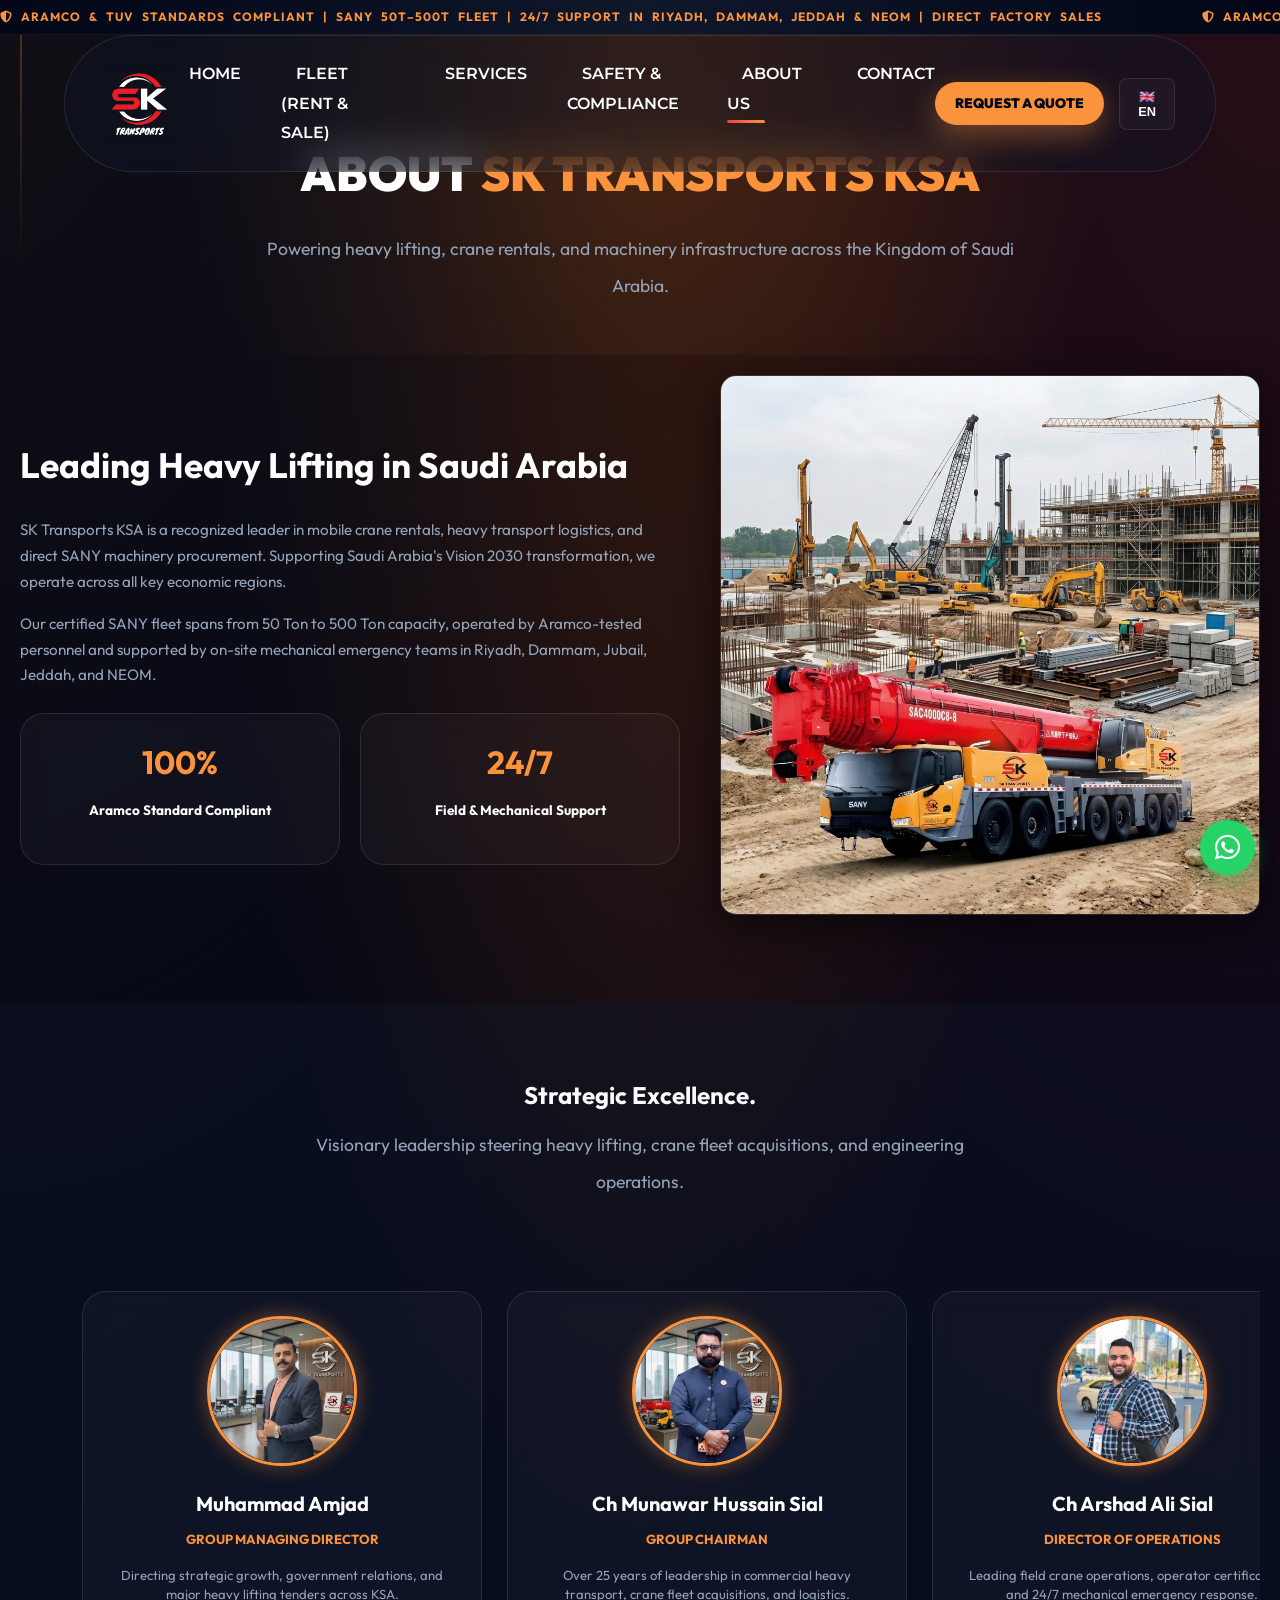
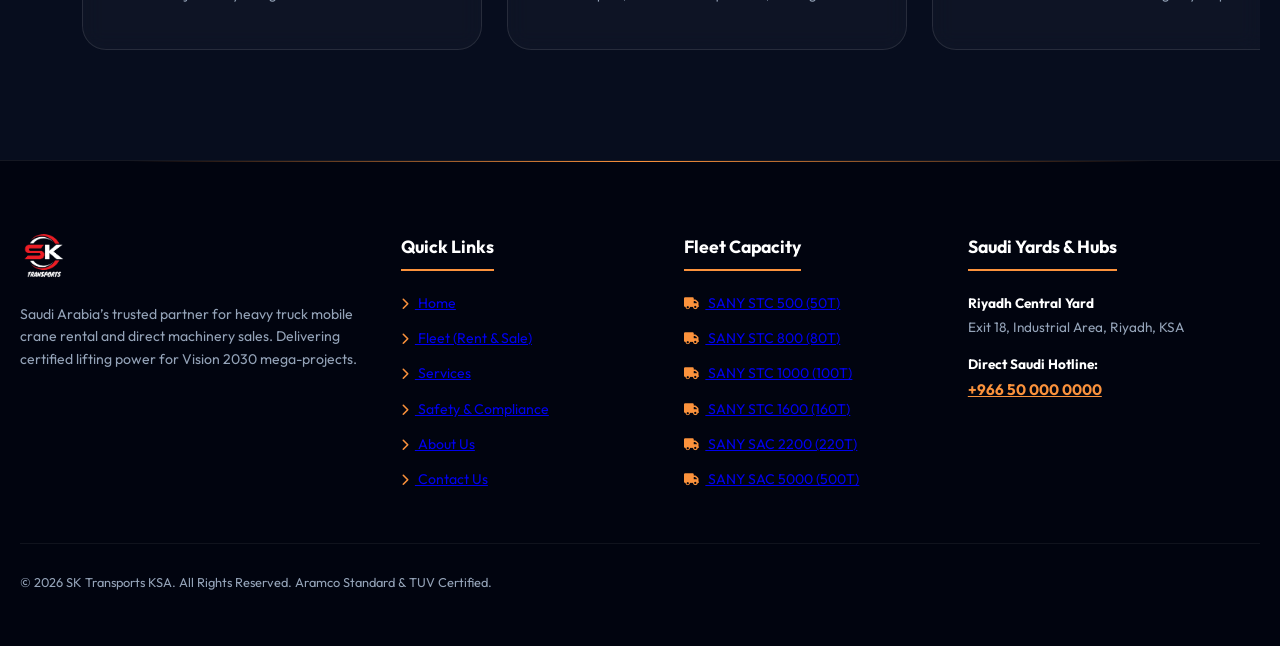
==== commit 2b7cfa4e: "feat: restore original visual design, orange color theme, leadership team and reviews sections with " ====
--- a/about.html
+++ b/about.html
@@ -4,272 +4,216 @@
 <head>
     <meta charset="UTF-8">
     <meta name="viewport" content="width=device-width, initial-scale=1.0">
-    <title>About Us | Heavy Lifting Specialists Saudi Arabia - SK Transports KSA</title>
+    <title>About Us | Heavy Lifting Specialists Saudi Arabia - SK Transports</title>
     <meta name="description"
         content="Learn about SK Transports KSA. Powering Saudi Vision 2030 mega-projects with certified SANY mobile crane rental and sales across Riyadh, Dammam, Jeddah, and NEOM.">
+    <link rel="stylesheet" href="/styles/main.css?v=4.0">
+    <link rel="stylesheet" href="https://cdnjs.cloudflare.com/ajax/libs/font-awesome/6.5.1/css/all.min.css">
+    <link href="https://fonts.googleapis.com/css2?family=Montserrat:wght@400;500;600;700;800;900&family=Poppins:wght@300;400;500;600;700;800;900&family=Tajawal:wght@400;500;700;800;900&family=Cairo:wght@400;700;900&family=Outfit:wght@300;400;700;900&display=swap" rel="stylesheet">
     <link rel="canonical" href="https://sktransportsksa.com/about" />
     <link rel="icon" type="image/png" href="/assets/favicon.png">
-
-    <!-- Fonts & Icons -->
-    <link rel="stylesheet" href="https://cdnjs.cloudflare.com/ajax/libs/font-awesome/6.5.1/css/all.min.css">
-    <link href="https://fonts.googleapis.com/css2?family=Montserrat:wght@400;500;600;700;800;900&family=Outfit:wght@400;500;600;700;800;900&family=Poppins:wght@300;400;500;600;700;800&family=Tajawal:wght@400;500;700;800;900&family=Cairo:wght@400;600;700;800;900&display=swap" rel="stylesheet">
-    <link rel="stylesheet" href="/styles/main.css?v=3.0">
 </head>
 
 <body>
 
-    <!-- TOP UTILITY BAR -->
-    <div class="top-utility-bar">
-        <div class="container">
-            <div class="top-bar-content">
-                <div class="top-bar-left">
-                    <div class="top-info-item">
-                        <i class="fa-solid fa-phone-volume"></i>
-                        <a href="tel:+966500000000">+966 50 000 0000</a>
-                        <span style="font-size: 0.75rem; color: var(--text-muted);" data-i18n="top_phone_label">(24/7 Saudi Operations Hotline)</span>
-                    </div>
-                    <div class="top-info-item">
-                        <i class="fa-solid fa-envelope"></i>
-                        <a href="mailto:info@sktransportsksa.com">info@sktransportsksa.com</a>
-                    </div>
-                </div>
-                <div class="top-bar-right">
-                    <div class="top-info-item" data-i18n="top_service_areas">
-                        <i class="fa-solid fa-location-dot"></i> Service Coverage: Riyadh | Dammam / Jubail | Jeddah | NEOM
-                    </div>
-                    <div class="top-badge-saudi" data-i18n="top_badge">
-                        <i class="fa-solid fa-shield-halved"></i> Saudi Vision 2030 Partner
-                    </div>
-                    <button class="lang-selector-btn" onclick="toggleLanguage()">
-                        <i class="fa-solid fa-globe"></i>
-                        <span id="lang-toggle-text">العربية (AR)</span>
-                    </button>
-                </div>
+    <!-- Hoist Cable Visual -->
+    <div id="hoist-cable" style="position: fixed; left: 20px; top: 0; width: 2px; height: 30%; background: linear-gradient(180deg, var(--primary), transparent); z-index: 999; opacity: 0.3; pointer-events: none;"></div>
+
+    <!-- Top Ticker Bar -->
+    <div class="top-ticker">
+        <div class="ticker-content">
+            <div class="ticker-item" data-i18n="ticker_text">
+                <i class="fa-solid fa-shield-halved"></i> ARAMCO & TUV STANDARDS COMPLIANT | SANY 50T–500T FLEET | 24/7 SUPPORT IN RIYADH, DAMMAM, JEDDAH & NEOM | DIRECT FACTORY SALES
+            </div>
+            <div class="ticker-item" data-i18n="ticker_text">
+                <i class="fa-solid fa-shield-halved"></i> ARAMCO & TUV STANDARDS COMPLIANT | SANY 50T–500T FLEET | 24/7 SUPPORT IN RIYADH, DAMMAM, JEDDAH & NEOM | DIRECT FACTORY SALES
             </div>
         </div>
     </div>
 
-    <!-- MAIN NAVIGATION (HEADER) -->
-    <header class="header-main">
-        <div class="container">
-            <nav class="nav-container">
-                <a href="/" class="nav-logo">
-                    <img src="/assets/logo.png" alt="SK Transports KSA Logo">
-                    <div class="nav-logo-text">
-                        <span class="brand-title">SK <span>TRANSPORTS</span></span>
-                        <span class="brand-subtitle">Heavy Lifting & Cranes KSA</span>
-                    </div>
-                </a>
-
-                <button class="mobile-toggle" aria-label="Toggle navigation menu">
-                    <span></span>
-                    <span></span>
-                    <span></span>
+    <!-- Main Navigation Header -->
+    <nav id="main-nav">
+        <a href="/" class="logo"><img src="/assets/logo.png" alt="SK TRANSPORTS KSA"></a>
+        
+        <!-- Mobile Burger -->
+        <div class="mobile-burger" onclick="toggleMobileMenu()">
+            <span></span>
+            <span></span>
+            <span></span>
+        </div>
+        
+        <ul class="nav-links">
+            <li><a href="/" data-i18n="nav_home">Home</a></li>
+            <li><a href="/fleet" data-i18n="nav_fleet">Fleet (Rent & Sale)</a></li>
+            <li><a href="/services" data-i18n="nav_services">Services</a></li>
+            <li><a href="/safety" data-i18n="nav_safety">Safety & Compliance</a></li>
+            <li><a href="/about" class="active" data-i18n="nav_about">About Us</a></li>
+            <li><a href="/contact-us" data-i18n="nav_contact">Contact</a></li>
+        </ul>
+
+        <div style="display: flex; align-items: center; gap: 15px;">
+            <a href="/#rfq-section" class="btn-premium" style="padding: 9px 20px; font-size: 0.85rem;" data-i18n="nav_quote_btn">Request a Quote</a>
+            
+            <div class="lang-selector-container">
+                <button class="lang-selector-btn" onclick="toggleLangMenu()">
+                    <span id="active-flag">🇬🇧 EN</span>
                 </button>
-
-                <ul class="nav-menu">
-                    <li><a href="/" data-i18n="nav_home"><i class="fa-solid fa-house"></i> Home</a></li>
-                    <li><a href="/fleet" data-i18n="nav_fleet"><i class="fa-solid fa-truck-monster"></i> Fleet (Rent & Sale)</a></li>
-                    <li><a href="/services" data-i18n="nav_services"><i class="fa-solid fa-gears"></i> Services</a></li>
-                    <li><a href="/safety" data-i18n="nav_safety"><i class="fa-solid fa-shield-halved"></i> Safety & Compliance</a></li>
-                    <li><a href="/about" class="active" data-i18n="nav_about"><i class="fa-solid fa-building"></i> About Us</a></li>
-                    <li><a href="/contact-us" data-i18n="nav_contact"><i class="fa-solid fa-headset"></i> Contact</a></li>
+                <div class="lang-dropdown-content">
+                    <a href="javascript:void(0)" onclick="setLanguage('en')">English (EN)</a>
+                    <a href="javascript:void(0)" onclick="setLanguage('ar')">العربية (AR)</a>
+                </div>
+            </div>
+        </div>
+    </nav>
+
+    <!-- Page Header Banner -->
+    <div style="padding: 130px 20px 50px; text-align: center; background: radial-gradient(circle at 50% 30%, rgba(251, 146, 60, 0.1) 0%, transparent 70%);">
+        <h1 style="font-size: 3rem; font-weight: 900; color: #fff; text-transform: uppercase;">
+            About <span style="color: var(--primary);">SK Transports KSA</span>
+        </h1>
+        <p style="color: var(--text-dim); max-width: 750px; margin: 15px auto 0; font-size: 1.1rem;">
+            Powering heavy lifting, crane rentals, and machinery infrastructure across the Kingdom of Saudi Arabia.
+        </p>
+    </div>
+
+    <!-- About Overview -->
+    <section class="section" style="padding: 20px 20px 80px;">
+        <div class="grid-3" style="display: grid; grid-template-columns: 1.1fr 0.9fr; gap: 40px; max-width: 1300px; margin: 0 auto; align-items: center;">
+            <div>
+                <h2 style="font-size: 2.2rem; color: #fff; margin-bottom: 20px;">Leading Heavy Lifting in Saudi Arabia</h2>
+                <p style="color: var(--text-dim); line-height: 1.7; margin-bottom: 16px; font-size: 0.95rem;">
+                    SK Transports KSA is a recognized leader in mobile crane rentals, heavy transport logistics, and direct SANY machinery procurement. Supporting Saudi Arabia's Vision 2030 transformation, we operate across all key economic regions.
+                </p>
+                <p style="color: var(--text-dim); line-height: 1.7; margin-bottom: 25px; font-size: 0.95rem;">
+                    Our certified SANY fleet spans from 50 Ton to 500 Ton capacity, operated by Aramco-tested personnel and supported by on-site mechanical emergency teams in Riyadh, Dammam, Jubail, Jeddah, and NEOM.
+                </p>
+                <div style="display: grid; grid-template-columns: 1fr 1fr; gap: 20px;">
+                    <div class="glass-card" style="padding: 20px; text-align: center;">
+                        <h3 style="color: var(--primary); font-size: 2rem; margin-bottom: 4px;">100%</h3>
+                        <p style="color: #fff; font-size: 0.85rem; font-weight: 700;">Aramco Standard Compliant</p>
+                    </div>
+                    <div class="glass-card" style="padding: 20px; text-align: center;">
+                        <h3 style="color: var(--primary); font-size: 2rem; margin-bottom: 4px;">24/7</h3>
+                        <p style="color: #fff; font-size: 0.85rem; font-weight: 700;">Field & Mechanical Support</p>
+                    </div>
+                </div>
+            </div>
+            <div>
+                <img src="/assets/logistics.jpg.png" alt="Logistics and Fleet" style="border-radius: 16px; width: 100%; border: 1px solid rgba(255,255,255,0.1); box-shadow: 0 10px 40px rgba(0,0,0,0.6);">
+            </div>
+        </div>
+    </section>
+
+    <!-- Leadership Section -->
+    <section class="section" style="background: rgba(15, 23, 42, 0.4); padding: 70px 20px;">
+        <div class="section-title" style="text-align: center; margin-bottom: 50px;">
+            <h2>Strategic Excellence.</h2>
+            <p style="color: var(--text-dim); font-size: 1.1rem; max-width: 700px; margin: 10px auto;">
+                Visionary leadership steering heavy lifting, crane fleet acquisitions, and engineering operations.
+            </p>
+        </div>
+
+        <div class="leadership-grid" style="display: grid; grid-template-columns: repeat(4, 1fr); gap: 25px; max-width: 1400px; margin: 0 auto;">
+            
+            <div class="glass-card" style="padding: 24px; text-align: center;">
+                <div style="width: 150px; height: 150px; margin: 0 auto 20px; border-radius: 50%; overflow: hidden; border: 3px solid var(--primary); box-shadow: 0 0 20px var(--primary-glow);">
+                    <img src="/assets/ceo.png" alt="Muhammad Amjad" style="width: 100%; height: 100%; object-fit: cover;">
+                </div>
+                <h3 style="font-size: 1.25rem; color: #fff; margin-bottom: 4px;">Muhammad Amjad</h3>
+                <p style="color: var(--primary); font-size: 0.82rem; font-weight: 700; text-transform: uppercase; margin-bottom: 12px;">Group Managing Director</p>
+                <p style="color: var(--text-dim); font-size: 0.82rem; line-height: 1.5;">Directing strategic growth, government relations, and major heavy lifting tenders across KSA.</p>
+            </div>
+
+            <div class="glass-card" style="padding: 24px; text-align: center;">
+                <div style="width: 150px; height: 150px; margin: 0 auto 20px; border-radius: 50%; overflow: hidden; border: 3px solid var(--primary); box-shadow: 0 0 20px var(--primary-glow);">
+                    <img src="/assets/chairman.jpg.png" alt="Ch Munawar Hussain Sial" style="width: 100%; height: 100%; object-fit: cover;">
+                </div>
+                <h3 style="font-size: 1.25rem; color: #fff; margin-bottom: 4px;">Ch Munawar Hussain Sial</h3>
+                <p style="color: var(--primary); font-size: 0.82rem; font-weight: 700; text-transform: uppercase; margin-bottom: 12px;">Group Chairman</p>
+                <p style="color: var(--text-dim); font-size: 0.82rem; line-height: 1.5;">Over 25 years of leadership in commercial heavy transport, crane fleet acquisitions, and logistics.</p>
+            </div>
+
+            <div class="glass-card" style="padding: 24px; text-align: center;">
+                <div style="width: 150px; height: 150px; margin: 0 auto 20px; border-radius: 50%; overflow: hidden; border: 3px solid var(--primary); box-shadow: 0 0 20px var(--primary-glow);">
+                    <img src="/assets/md2.jpg.jpeg" alt="Ch Arshad Ali Sial" style="width: 100%; height: 100%; object-fit: cover;">
+                </div>
+                <h3 style="font-size: 1.25rem; color: #fff; margin-bottom: 4px;">Ch Arshad Ali Sial</h3>
+                <p style="color: var(--primary); font-size: 0.82rem; font-weight: 700; text-transform: uppercase; margin-bottom: 12px;">Director of Operations</p>
+                <p style="color: var(--text-dim); font-size: 0.82rem; line-height: 1.5;">Leading field crane operations, operator certifications, and 24/7 mechanical emergency response.</p>
+            </div>
+
+            <div class="glass-card" style="padding: 24px; text-align: center;">
+                <div style="width: 150px; height: 150px; margin: 0 auto 20px; border-radius: 50%; overflow: hidden; border: 3px solid var(--primary); box-shadow: 0 0 20px var(--primary-glow);">
+                    <img src="/assets/md.jpg" alt="Tasawar Hussain Sial" style="width: 100%; height: 100%; object-fit: cover;">
+                </div>
+                <h3 style="font-size: 1.25rem; color: #fff; margin-bottom: 4px;">Tasawar Hussain Sial</h3>
+                <p style="color: var(--primary); font-size: 0.82rem; font-weight: 700; text-transform: uppercase; margin-bottom: 12px;">Head of Global Procurement</p>
+                <p style="color: var(--text-dim); font-size: 0.82rem; line-height: 1.5;">Managing direct factory procurement from SANY China, SASO clearance, and spare parts supply chain.</p>
+            </div>
+
+        </div>
+    </section>
+
+    <!-- Footer -->
+    <footer style="background: #01040f; border-top: 1px solid rgba(255,255,255,0.08); padding: 70px 20px 30px;">
+        <div class="footer-container" style="max-width: 1400px; margin: 0 auto; display: grid; grid-template-columns: 1.4fr 1fr 1fr 1.2fr; gap: 40px; margin-bottom: 50px;">
+            <div>
+                <a href="/" class="logo" style="margin-bottom: 15px; display: inline-block;"><img src="/assets/logo.png" alt="SK TRANSPORTS" style="height: 48px;"></a>
+                <p style="color: var(--text-dim); font-size: 0.88rem; line-height: 1.6; margin-bottom: 20px;">
+                    Saudi Arabia’s trusted partner for heavy truck mobile crane rental and direct machinery sales. Delivering certified lifting power for Vision 2030 mega-projects.
+                </p>
+            </div>
+            <div>
+                <h4 style="color: #fff; font-size: 1.1rem; margin-bottom: 20px; border-bottom: 2px solid var(--primary); padding-bottom: 6px; display: inline-block;">Quick Links</h4>
+                <ul style="list-style: none; padding: 0; color: var(--text-dim); font-size: 0.88rem; display: flex; flex-direction: column; gap: 10px;">
+                    <li><a href="/"><i class="fa-solid fa-chevron-right" style="color: var(--primary); font-size: 0.75rem; margin-right: 6px;"></i> Home</a></li>
+                    <li><a href="/fleet"><i class="fa-solid fa-chevron-right" style="color: var(--primary); font-size: 0.75rem; margin-right: 6px;"></i> Fleet (Rent & Sale)</a></li>
+                    <li><a href="/services"><i class="fa-solid fa-chevron-right" style="color: var(--primary); font-size: 0.75rem; margin-right: 6px;"></i> Services</a></li>
+                    <li><a href="/safety"><i class="fa-solid fa-chevron-right" style="color: var(--primary); font-size: 0.75rem; margin-right: 6px;"></i> Safety & Compliance</a></li>
+                    <li><a href="/about"><i class="fa-solid fa-chevron-right" style="color: var(--primary); font-size: 0.75rem; margin-right: 6px;"></i> About Us</a></li>
+                    <li><a href="/contact-us"><i class="fa-solid fa-chevron-right" style="color: var(--primary); font-size: 0.75rem; margin-right: 6px;"></i> Contact Us</a></li>
                 </ul>
-
-                <div class="nav-actions">
-                    <a href="/#rfq-section" class="btn btn-primary btn-sm" data-i18n="nav_quote_btn">
-                        <i class="fa-solid fa-file-invoice-dollar"></i> Request a Quote
-                    </a>
-                </div>
-            </nav>
-        </div>
-    </header>
-
-    <!-- PAGE BANNER -->
-    <section style="padding: 60px 0; background: linear-gradient(180deg, var(--bg-darker) 0%, var(--bg-main) 100%); border-bottom: 1px solid var(--border-color); text-align: center;">
-        <div class="container">
-            <div class="section-badge">
-                <i class="fa-solid fa-building"></i>
-                <span data-i18n="footer_about_title">About SK Transports KSA</span>
-            </div>
-            <h1 style="font-size: 2.8rem; font-weight: 900; margin-bottom: 15px;">
-                Powering Heavy Lifting Infrastructure in Saudi Arabia
-            </h1>
-            <p style="color: var(--text-dim); max-width: 750px; margin: 0 auto; font-size: 1.05rem;">
-                A leading heavy truck mobile crane rental and machinery sales organization serving the Kingdom's most demanding industrial, energy, and Vision 2030 projects.
-            </p>
-        </div>
-    </section>
-
-    <!-- ABOUT STORY & VALUE PROPOSITION -->
-    <section class="section">
-        <div class="container">
-            <div class="safety-grid" style="margin-bottom: 60px;">
-                <div>
-                    <div class="section-badge"><i class="fa-solid fa-trophy"></i> Our Mission</div>
-                    <h2 style="font-size: 2.2rem; margin-bottom: 18px;">Engineering Safety & Heavy Capacity Across the Kingdom</h2>
-                    <p style="color: var(--text-dim); line-height: 1.7; margin-bottom: 16px;">
-                        SK Transports KSA was established to provide uncompromised heavy lifting and machinery logistics for general contractors, engineering firms, oil & gas operators, and governmental infrastructure developers.
-                    </p>
-                    <p style="color: var(--text-dim); line-height: 1.7; margin-bottom: 24px;">
-                        With strategic yards operating in <strong>Riyadh, Dammam/Jubail, Jeddah, and the NEOM corridor</strong>, we maintain a fleet of modern SANY mobile cranes ranging from 50 Ton to 500 Ton, backed by Aramco-certified operators and dedicated 24/7 mobile field service units.
-                    </p>
-                    <div style="display: grid; grid-template-columns: 1fr 1fr; gap: 16px;">
-                        <div style="background: var(--bg-card); padding: 18px; border-radius: var(--radius-md); border: 1px solid var(--border-color);">
-                            <div style="font-size: 1.8rem; color: var(--primary); font-weight: 900;">100%</div>
-                            <div style="font-size: 0.85rem; color: #FFF; font-weight: 700;">Saudi Aramco Compliant</div>
-                        </div>
-                        <div style="background: var(--bg-card); padding: 18px; border-radius: var(--radius-md); border: 1px solid var(--border-color);">
-                            <div style="font-size: 1.8rem; color: var(--primary); font-weight: 900;">24/7</div>
-                            <div style="font-size: 0.85rem; color: #FFF; font-weight: 700;">Field Mechanical Support</div>
-                        </div>
-                    </div>
-                </div>
-
-                <div>
-                    <img src="/assets/logistics.jpg.png" alt="SK Transports Logistics and Crane Fleet" style="border-radius: var(--radius-lg); width: 100%; height: 380px; object-fit: cover; border: 1px solid var(--border-color); box-shadow: var(--shadow-lg);">
-                </div>
-            </div>
-
-            <!-- Vision 2030 Alignment Banner -->
-            <div style="background: linear-gradient(135deg, rgba(16, 185, 129, 0.1) 0%, rgba(15, 23, 42, 0.95) 100%); border: 1px solid rgba(16, 185, 129, 0.3); border-radius: var(--radius-lg); padding: 35px 30px; margin-bottom: 60px;">
-                <div style="display: flex; align-items: center; gap: 20px; flex-wrap: wrap;">
-                    <div style="width: 60px; height: 60px; background: rgba(16, 185, 129, 0.2); border-radius: var(--radius-md); display: flex; align-items: center; justify-content: center; font-size: 1.8rem; color: #34D399;">
-                        <i class="fa-solid fa-mountain-city"></i>
-                    </div>
-                    <div style="flex: 1; min-width: 260px;">
-                        <h3 style="font-size: 1.4rem; color: #FFF; margin-bottom: 6px;">Committed to Saudi Vision 2030</h3>
-                        <p style="font-size: 0.9rem; color: var(--text-dim); line-height: 1.6;">
-                            Our fleet and engineering teams actively support flagship mega-projects including NEOM (The Line, Oxagon, Trojena), Red Sea Global, Qiddiya, King Salman Park, and Eastern Province industrial expansions.
-                        </p>
-                    </div>
-                </div>
-            </div>
-
-            <!-- Operational Hubs Grid -->
-            <div style="margin-bottom: 60px;">
-                <div class="section-header">
-                    <div class="section-badge"><i class="fa-solid fa-map-location-dot"></i> Operational Footprint</div>
-                    <h2 class="section-title">Strategic Yards Across Saudi Arabia</h2>
-                    <p class="section-subtitle">Strategically positioned to deploy heavy lifting equipment within hours to any project site.</p>
-                </div>
-
-                <div style="display: grid; grid-template-columns: repeat(4, 1fr); gap: 20px;">
-                    <div class="stat-card" style="text-align: left; padding: 24px;">
-                        <i class="fa-solid fa-city" style="color: var(--primary); font-size: 1.5rem; margin-bottom: 12px;"></i>
-                        <h4 style="color: #FFF; font-size: 1.1rem; margin-bottom: 6px;">Riyadh Central Yard</h4>
-                        <p style="color: var(--text-dim); font-size: 0.8rem; line-height: 1.5;">Exit 18, Industrial Area. Serving Riyadh Metro, Qiddiya, and Central Province civil projects.</p>
-                    </div>
-
-                    <div class="stat-card" style="text-align: left; padding: 24px;">
-                        <i class="fa-solid fa-anchor" style="color: var(--primary); font-size: 1.5rem; margin-bottom: 12px;"></i>
-                        <h4 style="color: #FFF; font-size: 1.1rem; margin-bottom: 6px;">Eastern Province Hub</h4>
-                        <p style="color: var(--text-dim); font-size: 0.8rem; line-height: 1.5;">King Abdulaziz Port Road, Dammam / Jubail. Dedicated to Aramco plants, Sabic complexes, and Ras Al Khair.</p>
-                    </div>
-
-                    <div class="stat-card" style="text-align: left; padding: 24px;">
-                        <i class="fa-solid fa-ship" style="color: var(--primary); font-size: 1.5rem; margin-bottom: 12px;"></i>
-                        <h4 style="color: #FFF; font-size: 1.1rem; margin-bottom: 6px;">Western Province Yard</h4>
-                        <p style="color: var(--text-dim); font-size: 0.8rem; line-height: 1.5;">Al-Khumra Industrial Zone, Jeddah. Supporting Jeddah Islamic Port, Makkah infrastructure, and Yanbu.</p>
-                    </div>
-
-                    <div class="stat-card" style="text-align: left; padding: 24px;">
-                        <i class="fa-solid fa-compass" style="color: var(--primary); font-size: 1.5rem; margin-bottom: 12px;"></i>
-                        <h4 style="color: #FFF; font-size: 1.1rem; margin-bottom: 6px;">NEOM Base</h4>
-                        <p style="color: var(--text-dim); font-size: 0.8rem; line-height: 1.5;">Tabuk Logistics Corridor. Fast-track crane deployment for NEOM and Red Sea development sectors.</p>
-                    </div>
-                </div>
-            </div>
-
-        </div>
-    </section>
-
-    <!-- FOOTER -->
-    <footer class="footer-main">
-        <div class="container">
-            <div class="footer-grid">
-                <div class="footer-col footer-about">
-                    <a href="/" class="nav-logo" style="margin-bottom: 16px;">
-                        <img src="/assets/logo.png" alt="SK Transports Logo">
-                        <div class="nav-logo-text">
-                            <span class="brand-title">SK <span>TRANSPORTS</span></span>
-                            <span class="brand-subtitle">Heavy Lifting KSA</span>
-                        </div>
-                    </a>
-                    <p data-i18n="footer_about_text">
-                        Saudi Arabia’s trusted partner for heavy truck mobile crane rental and direct machinery sales. Delivering certified lifting power for Vision 2030 mega-projects.
-                    </p>
-                </div>
-
-                <div class="footer-col">
-                    <h4 data-i18n="footer_links_title">Quick Links</h4>
-                    <ul class="footer-links">
-                        <li><a href="/"><i class="fa-solid fa-chevron-right"></i> <span data-i18n="nav_home">Home</span></a></li>
-                        <li><a href="/fleet"><i class="fa-solid fa-chevron-right"></i> <span data-i18n="nav_fleet">Fleet (Rent & Sale)</span></a></li>
-                        <li><a href="/services"><i class="fa-solid fa-chevron-right"></i> <span data-i18n="nav_services">Services</span></a></li>
-                        <li><a href="/safety"><i class="fa-solid fa-chevron-right"></i> <span data-i18n="nav_safety">Safety & Compliance</span></a></li>
-                        <li><a href="/about"><i class="fa-solid fa-chevron-right"></i> <span data-i18n="nav_about">About Us</span></a></li>
-                        <li><a href="/contact-us"><i class="fa-solid fa-chevron-right"></i> <span data-i18n="nav_contact">Contact Us</span></a></li>
-                    </ul>
-                </div>
-
-                <div class="footer-col">
-                    <h4>Fleet Capacity</h4>
-                    <ul class="footer-links">
-                        <li><a href="/fleet"><i class="fa-solid fa-truck"></i> SANY STC 500 (50T)</a></li>
-                        <li><a href="/fleet"><i class="fa-solid fa-truck"></i> SANY STC 800 (80T)</a></li>
-                        <li><a href="/fleet"><i class="fa-solid fa-truck"></i> SANY STC 1000 (100T)</a></li>
-                        <li><a href="/fleet"><i class="fa-solid fa-truck"></i> SANY STC 1600 (160T)</a></li>
-                        <li><a href="/fleet"><i class="fa-solid fa-truck"></i> SANY SAC 2200 (220T)</a></li>
-                        <li><a href="/fleet"><i class="fa-solid fa-truck"></i> SANY SAC 5000 (500T)</a></li>
-                    </ul>
-                </div>
-
-                <div class="footer-col">
-                    <h4 data-i18n="footer_locations_title">Saudi Arabia Yards & Hubs</h4>
-                    <div class="footer-locations">
-                        <div class="location-item">
-                            <i class="fa-solid fa-location-dot"></i>
-                            <div>
-                                <strong>Riyadh Central Yard</strong>
-                                <span data-i18n="footer_loc_riyadh">Exit 18, Industrial Area, Riyadh, KSA</span>
-                            </div>
-                        </div>
-                        <div class="location-item">
-                            <i class="fa-solid fa-location-dot"></i>
-                            <div>
-                                <strong>Eastern Province Hub</strong>
-                                <span data-i18n="footer_loc_dammam">King Abdulaziz Port Rd, Dammam / Jubail</span>
-                            </div>
-                        </div>
-                        <div class="location-item" style="margin-top: 10px;">
-                            <i class="fa-solid fa-phone"></i>
-                            <div>
-                                <strong>Direct Saudi Hotline:</strong>
-                                <a href="tel:+966500000000" style="color: var(--primary); font-weight: 700;">+966 50 000 0000</a>
-                            </div>
-                        </div>
-                    </div>
-                </div>
-            </div>
-
-            <div class="footer-bottom">
-                <p data-i18n="footer_rights">© 2026 SK Transports KSA. All Rights Reserved. Aramco & TUV Standard Compliant.</p>
-            </div>
+            </div>
+            <div>
+                <h4 style="color: #fff; font-size: 1.1rem; margin-bottom: 20px; border-bottom: 2px solid var(--primary); padding-bottom: 6px; display: inline-block;">Fleet Capacity</h4>
+                <ul style="list-style: none; padding: 0; color: var(--text-dim); font-size: 0.88rem; display: flex; flex-direction: column; gap: 10px;">
+                    <li><a href="/fleet"><i class="fa-solid fa-truck" style="color: var(--primary); font-size: 0.75rem; margin-right: 6px;"></i> SANY STC 500 (50T)</a></li>
+                    <li><a href="/fleet"><i class="fa-solid fa-truck" style="color: var(--primary); font-size: 0.75rem; margin-right: 6px;"></i> SANY STC 800 (80T)</a></li>
+                    <li><a href="/fleet"><i class="fa-solid fa-truck" style="color: var(--primary); font-size: 0.75rem; margin-right: 6px;"></i> SANY STC 1000 (100T)</a></li>
+                    <li><a href="/fleet"><i class="fa-solid fa-truck" style="color: var(--primary); font-size: 0.75rem; margin-right: 6px;"></i> SANY STC 1600 (160T)</a></li>
+                    <li><a href="/fleet"><i class="fa-solid fa-truck" style="color: var(--primary); font-size: 0.75rem; margin-right: 6px;"></i> SANY SAC 2200 (220T)</a></li>
+                    <li><a href="/fleet"><i class="fa-solid fa-truck" style="color: var(--primary); font-size: 0.75rem; margin-right: 6px;"></i> SANY SAC 5000 (500T)</a></li>
+                </ul>
+            </div>
+            <div>
+                <h4 style="color: #fff; font-size: 1.1rem; margin-bottom: 20px; border-bottom: 2px solid var(--primary); padding-bottom: 6px; display: inline-block;">Saudi Yards & Hubs</h4>
+                <div style="display: flex; flex-direction: column; gap: 12px; font-size: 0.85rem; color: var(--text-dim);">
+                    <div>
+                        <strong style="color: #fff; display: block;">Riyadh Central Yard</strong>
+                        <span>Exit 18, Industrial Area, Riyadh, KSA</span>
+                    </div>
+                    <div>
+                        <strong style="color: #fff; display: block;">Direct Saudi Hotline:</strong>
+                        <a href="tel:+966500000000" style="color: var(--primary); font-weight: 700; font-size: 0.95rem;">+966 50 000 0000</a>
+                    </div>
+                </div>
+            </div>
+        </div>
+        <div style="border-top: 1px solid rgba(255,255,255,0.06); padding-top: 25px; max-width: 1400px; margin: 0 auto; display: flex; justify-content: space-between; align-items: center; flex-wrap: wrap; gap: 15px; font-size: 0.8rem; color: var(--text-dim);">
+            <p>© 2026 SK Transports KSA. All Rights Reserved. Aramco Standard & TUV Certified.</p>
         </div>
     </footer>
 
-    <!-- PERSISTENT FLOATING WHATSAPP -->
+    <!-- Floating WhatsApp -->
     <a href="https://wa.me/966500000000?text=Hello%20SK%20Transports%20KSA,%20I%20would%20like%20to%20learn%20more%20about%20your%20company." 
        target="_blank" 
-       class="floating-whatsapp-btn" 
-       aria-label="Chat on WhatsApp">
-        <i class="fa-brands fa-whatsapp"></i>
-        <div class="floating-whatsapp-pulse"></div>
+       class="floating-whatsapp" 
+       style="position: fixed; bottom: 25px; right: 25px; width: 55px; height: 55px; background: #25d366; color: #fff; border-radius: 50%; display: flex; align-items: center; justify-content: center; font-size: 1.8rem; box-shadow: 0 6px 20px rgba(37,211,102,0.4); z-index: 2500; text-decoration: none;">
+        <i class="fab fa-whatsapp"></i>
     </a>
 
-    <!-- Scripts -->
-    <script src="/js/main.js?v=3.0"></script>
+    <!-- Main JavaScript -->
+    <script src="/js/main.js?v=4.0"></script>
 </body>
 
 </html>
--- a/styles/main.css
+++ b/styles/main.css
@@ -1,1425 +1,2113 @@
-/* ==========================================================================
-   SK TRANSPORTS KSA - MODERN INDUSTRIAL STYLESHEET
-   Heavy Mobile Crane Rental & Direct Sales | Saudi Arabia
-   Aramco Standard & TUV Middle East Compliant | Vision 2030 Partner
-   ========================================================================== */
+/*
+Theme Name: SK Transports Premium Theme
+Theme URI: https://sk-transports.com
+Author: M. Ahmed Sial
+Author URI: https://github.com/ahmedsial1
+Description: Ultra-premium high-performance theme for lifting and logistics operations in Oman.
+Version: 5.0
+Text Domain: sktransports
+*/
+@import url('https://fonts.googleapis.com/css2?family=Montserrat:wght@400;600;700&family=Outfit:wght@300;400;700;900&family=Cairo:wght@400;700;900&display=swap');
 
 :root {
-    --primary: #FFB800;
-    --primary-light: #FFC933;
-    --primary-dark: #D99B00;
-    --primary-glow: rgba(255, 184, 0, 0.25);
-    --secondary: #FF6B00;
-    --accent: #38BDF8;
-    --success: #10B981;
-    --danger: #EF4444;
-    
-    --bg-main: #080C14;
-    --bg-darker: #04070D;
-    --bg-card: #0F172A;
-    --bg-card-hover: #162238;
-    --bg-surface: #1E293B;
-    --bg-surface-light: #2A384F;
-    
-    --border-color: rgba(255, 255, 255, 0.08);
-    --border-hover: rgba(255, 184, 0, 0.4);
-    --border-primary: rgba(255, 184, 0, 0.6);
-    
-    --text-main: #F8FAFC;
-    --text-dim: #94A3B8;
-    --text-muted: #64748B;
-    --text-inverse: #080C14;
-    
-    --font-heading: 'Outfit', 'Montserrat', sans-serif;
-    --font-body: 'Poppins', 'Segoe UI', -apple-system, BlinkMacSystemFont, Roboto, sans-serif;
-    --font-ar: 'Tajawal', 'Cairo', 'Segoe UI', sans-serif;
-    
-    --shadow-sm: 0 2px 8px rgba(0, 0, 0, 0.3);
-    --shadow-md: 0 6px 20px rgba(0, 0, 0, 0.4);
-    --shadow-lg: 0 12px 36px rgba(0, 0, 0, 0.5);
-    --shadow-glow: 0 0 25px rgba(255, 184, 0, 0.25);
-    
-    --radius-sm: 6px;
-    --radius-md: 10px;
-    --radius-lg: 16px;
-    --radius-full: 9999px;
-    
-    --transition: all 0.25s cubic-bezier(0.4, 0, 0.2, 1);
-}
-
-/* Base & Reset */
-*, *::before, *::after {
+    /* Ultra Premium Palette */
+    --primary: #fb923c;
+    /* Vibrant Sany Orange */
+    --primary-glow: rgba(251, 146, 60, 0.4);
+    --secondary: #ef4444;
+    /* Tech Red */
+    --accent: #6366f1;
+    /* Deep Indigo for contrast */
+
+    --bg-black: #020617;
+    --bg-card: rgba(15, 23, 42, 0.6);
+    --glass: rgba(255, 255, 255, 0.03);
+    --glass-border: rgba(255, 255, 255, 0.1);
+
+    --text-main: #f8fafc;
+    --text-dim: #94a3b8;
+
+    --font-main: 'Outfit', sans-serif;
+    --font-ar: 'Cairo', sans-serif;
+}
+
+/* --- Top Ticker Bar --- */
+.top-ticker {
+    background: linear-gradient(90deg, #020617, #0f172a, #020617);
+    border-bottom: 1px solid rgba(251, 146, 60, 0.1);
+    height: 35px;
+    display: flex;
+    align-items: center;
+    overflow: hidden;
+    position: fixed;
+    top: 0;
+    width: 100%;
+    z-index: 2000;
+    transition: height 0.3s ease;
+}
+
+@media (max-width: 480px) {
+    .top-ticker {
+        height: 25px;
+    }
+
+    .ticker-item {
+        font-size: 0.6rem;
+    }
+
+    #main-nav {
+        top: 25px !important;
+    }
+}
+
+.ticker-content {
+    white-space: nowrap;
+    animation: ticker-slide 30s linear infinite;
+    display: flex;
+    gap: 100px;
+}
+
+.ticker-item {
+    color: var(--primary);
+    /* Updated: Applied brand color to the ticker text */
+    font-size: 0.75rem;
+    font-weight: 700;
+    text-transform: uppercase;
+    letter-spacing: 1px;
+    word-spacing: 5px;
+    /* Added word spacing as requested */
+    display: flex;
+    align-items: center;
+    gap: 8px;
+}
+
+.ticker-item span {
+    color: var(--primary);
+}
+
+@keyframes ticker-slide {
+    0% {
+        transform: translateX(0);
+    }
+
+    100% {
+        transform: translateX(-50%);
+    }
+}
+
+/* Adjust Nav for Ticker */
+#main-nav {
+    top: 35px !important;
+}
+
+/* --- Ensure FontAwesome icons load with correct weight/family --- */
+.fab,
+.fa-brands {
+    font-family: "Font Awesome 6 Brands" !important;
+}
+
+.fas,
+.fa-solid {
+    font-family: "Font Awesome 6 Free" !important;
+    font-weight: 900 !important;
+}
+
+
+* {
     margin: 0;
     padding: 0;
     box-sizing: border-box;
 }
 
-html {
-    scroll-behavior: smooth;
-    font-size: 16px;
-    background-color: var(--bg-main);
+body {
+    background-color: var(--bg-black);
     color: var(--text-main);
-}
-
-body {
-    font-family: var(--font-body);
-    line-height: 1.6;
-    background-color: var(--bg-main);
-    color: var(--text-main);
+    font-family: var(--font-main);
     overflow-x: hidden;
-    min-height: 100vh;
-    display: flex;
-    flex-direction: column;
-}
-
-/* RTL Support */
-[dir="rtl"] {
-    font-family: var(--font-ar);
-    text-align: right;
-}
-
-[dir="rtl"] .top-bar-content,
-[dir="rtl"] .nav-container,
-[dir="rtl"] .hero-cta,
-[dir="rtl"] .btn-group,
-[dir="rtl"] .spec-item,
-[dir="rtl"] .footer-grid,
-[dir="rtl"] .process-step,
-[dir="rtl"] .rfq-grid,
-[dir="rtl"] .top-bar-left,
-[dir="rtl"] .top-bar-right {
-    direction: rtl;
-}
-
-[dir="rtl"] .text-left { text-align: right; }
-[dir="rtl"] .text-right { text-align: left; }
-
-/* Typography */
-h1, h2, h3, h4, h5, h6 {
-    font-family: var(--font-heading);
-    font-weight: 800;
-    color: var(--text-main);
-    line-height: 1.2;
-    letter-spacing: -0.02em;
-}
-
-[dir="rtl"] h1, [dir="rtl"] h2, [dir="rtl"] h3, [dir="rtl"] h4, [dir="rtl"] h5, [dir="rtl"] h6 {
-    font-family: var(--font-ar);
-    letter-spacing: 0;
-}
-
-a {
-    color: inherit;
-    text-decoration: none;
-    transition: var(--transition);
+    line-height: 1.8;
+    /* Increased from 1.5/1.6 */
+    /* Mesh Gradient Background */
+    background-image:
+        radial-gradient(at 0% 0%, hsla(253, 16%, 7%, 1) 0, transparent 50%),
+        radial-gradient(at 50% 0%, hsla(20, 70%, 15%, 1) 0, transparent 50%),
+        radial-gradient(at 100% 0%, hsla(339, 49%, 10%, 1) 0, transparent 50%);
 }
 
 img {
     max-width: 100%;
     height: auto;
-    display: block;
-}
-
-/* Industrial Accents & Patterns */
-.hazard-accent {
-    background: repeating-linear-gradient(
-        -45deg,
-        var(--primary),
-        var(--primary) 12px,
-        #111827 12px,
-        #111827 24px
-    );
-    height: 4px;
+}
+
+p {
+    line-height: 2.1;
+    /* Extra generous for paragraphs */
+    margin-bottom: 20px;
+}
+
+body.rtl {
+    font-family: var(--font-ar);
+    direction: rtl;
+}
+
+/* --- RTL Sequence Fix --- */
+body.rtl [data-i18n^="phone_"],
+body.rtl [data-i18n^="ton_"],
+body.rtl [data-i18n^="stat_"][data-i18n$="_title"],
+body.rtl [data-i18n^="exp_"],
+body.rtl .tonnage-badge {
+    direction: ltr !important;
+    unicode-bidi: isolate !important;
+    display: inline-block !important;
+}
+
+/* Ensure footer and contact numbers stay on the right side in RTL */
+body.rtl .contact-text,
+body.rtl .contact-sub-item {
+    text-align: right !important;
+}
+
+body.rtl .contact-text span[data-i18n^="phone_"],
+body.rtl .contact-sub-item p:not([data-i18n]) {
+    display: block !important;
+    direction: ltr !important;
+    unicode-bidi: isolate !important;
+    text-align: right !important;
+}
+
+body.rtl .contact-sub-item p[data-i18n] {
+    direction: rtl !important;
+}
+
+/* Custom Scrollbar */
+::-webkit-scrollbar {
+    width: 8px;
+}
+
+::-webkit-scrollbar-track {
+    background: var(--bg-black);
+}
+
+::-webkit-scrollbar-thumb {
+    background: var(--glass-border);
+    border-radius: 10px;
+}
+
+::-webkit-scrollbar-thumb:hover {
+    background: var(--primary);
+}
+
+/* --- Premium Animations --- */
+@keyframes float {
+    0% {
+        transform: translateY(0px) rotate(0deg);
+    }
+
+    50% {
+        transform: translateY(-20px) rotate(1deg);
+    }
+
+    100% {
+        transform: translateY(0px) rotate(0deg);
+    }
+}
+
+@keyframes glow-pulse {
+    0% {
+        box-shadow: 0 0 5px var(--primary-glow);
+    }
+
+    50% {
+        box-shadow: 0 0 30px var(--primary-glow);
+    }
+
+    100% {
+        box-shadow: 0 0 5px var(--primary-glow);
+    }
+}
+
+@keyframes reveal {
+    from {
+        opacity: 0;
+        clip-path: inset(0 100% 0 0);
+    }
+
+    to {
+        opacity: 1;
+        clip-path: inset(0 0 0 0);
+    }
+}
+
+/* --- Hero Section Upgrade --- */
+.hero {
+    min-height: 60vh;
     width: 100%;
-}
-
-.industrial-grid-bg {
-    background-image: 
-        radial-gradient(rgba(255, 184, 0, 0.07) 1px, transparent 1px),
-        radial-gradient(rgba(255, 255, 255, 0.03) 1px, transparent 1px);
-    background-size: 32px 32px;
-    background-position: 0 0, 16px 16px;
-}
-
-/* Container */
-.container {
-    width: 100%;
-    max-width: 1320px;
-    margin: 0 auto;
-    padding: 0 20px;
-}
-
-/* ==========================================================================
-   1. TOP UTILITY BAR & NAVIGATION
-   ========================================================================== */
-.top-utility-bar {
-    background-color: var(--bg-darker);
-    border-bottom: 1px solid var(--border-color);
-    padding: 8px 0;
-    font-size: 0.82rem;
-    color: var(--text-dim);
+    display: flex;
+    align-items: center;
+    justify-content: center;
     position: relative;
-    z-index: 1001;
-}
-
-.top-bar-content {
-    display: flex;
-    justify-content: space-between;
-    align-items: center;
-    flex-wrap: wrap;
-    gap: 12px;
-}
-
-.top-bar-left, .top-bar-right {
-    display: flex;
-    align-items: center;
-    gap: 20px;
-    flex-wrap: wrap;
-}
-
-.top-info-item {
-    display: inline-flex;
-    align-items: center;
-    gap: 7px;
-    color: var(--text-dim);
-    font-weight: 500;
-}
-
-.top-info-item i {
-    color: var(--primary);
-    font-size: 0.9rem;
-}
-
-.top-info-item a:hover {
-    color: var(--primary);
-}
-
-.top-badge-saudi {
-    background: rgba(16, 185, 129, 0.15);
-    color: #34D399;
-    border: 1px solid rgba(16, 185, 129, 0.3);
-    padding: 2px 8px;
-    border-radius: 4px;
-    font-size: 0.75rem;
-    font-weight: 700;
-    letter-spacing: 0.5px;
-    display: inline-flex;
-    align-items: center;
-    gap: 5px;
-}
-
-/* Language Selector */
-.lang-selector-btn {
-    background: rgba(255, 255, 255, 0.06);
-    border: 1px solid var(--border-color);
-    color: var(--text-main);
-    padding: 5px 12px;
-    border-radius: var(--radius-sm);
-    cursor: pointer;
-    font-size: 0.8rem;
-    font-weight: 600;
-    display: inline-flex;
-    align-items: center;
-    gap: 6px;
-    transition: var(--transition);
-}
-
-.lang-selector-btn:hover {
-    border-color: var(--primary);
-    background: rgba(255, 184, 0, 0.1);
-    color: var(--primary);
-}
-
-/* Main Navigation */
-.header-main {
-    position: sticky;
-    top: 0;
-    left: 0;
-    width: 100%;
-    background: rgba(8, 12, 20, 0.92);
-    backdrop-filter: blur(16px);
-    -webkit-backdrop-filter: blur(16px);
-    border-bottom: 1px solid var(--border-color);
-    z-index: 1000;
-    transition: var(--transition);
-}
-
-.header-main.scrolled {
-    background: rgba(4, 7, 13, 0.98);
-    box-shadow: 0 4px 20px rgba(0, 0, 0, 0.5);
-}
-
-.nav-container {
-    display: flex;
-    align-items: center;
-    justify-content: space-between;
-    height: 76px;
-}
-
-.nav-logo {
-    display: flex;
-    align-items: center;
-    gap: 12px;
-    text-decoration: none;
-}
-
-.nav-logo img {
-    height: 48px;
-    width: auto;
-    object-fit: contain;
-}
-
-.nav-logo-text {
-    display: flex;
-    flex-direction: column;
-}
-
-.nav-logo-text .brand-title {
-    font-family: var(--font-heading);
-    font-weight: 900;
-    font-size: 1.3rem;
-    color: #FFF;
-    letter-spacing: -0.5px;
-    line-height: 1;
-}
-
-.nav-logo-text .brand-title span {
-    color: var(--primary);
-}
-
-.nav-logo-text .brand-subtitle {
-    font-size: 0.65rem;
-    font-weight: 700;
-    color: var(--text-dim);
-    letter-spacing: 1.5px;
-    text-transform: uppercase;
-}
-
-.nav-menu {
-    display: flex;
-    align-items: center;
-    list-style: none;
-    gap: 8px;
-}
-
-.nav-menu li a {
-    color: #CBD5E1;
-    font-weight: 600;
-    font-size: 0.92rem;
-    padding: 10px 14px;
-    border-radius: var(--radius-sm);
-    display: inline-flex;
-    align-items: center;
-    gap: 6px;
-    transition: var(--transition);
-}
-
-.nav-menu li a:hover,
-.nav-menu li a.active {
-    color: var(--primary);
-    background: rgba(255, 184, 0, 0.08);
-}
-
-.nav-actions {
-    display: flex;
-    align-items: center;
-    gap: 14px;
-}
-
-/* Mobile Toggle */
-.mobile-toggle {
-    display: none;
-    flex-direction: column;
+    overflow: hidden;
+    padding: 150px 5% 80px;
+}
+
+/* Ensure clean gap after hero */
+.hero-cta {
+    display: flex;
+    align-items: center;
     justify-content: center;
-    gap: 5px;
-    width: 40px;
-    height: 40px;
-    background: rgba(255, 255, 255, 0.05);
-    border: 1px solid var(--border-color);
-    border-radius: var(--radius-sm);
-    cursor: pointer;
-    padding: 8px;
-}
-
-.mobile-toggle span {
-    display: block;
-    width: 100%;
-    height: 2px;
-    background: var(--text-main);
-    transition: var(--transition);
-}
-
-.mobile-toggle.active span:nth-child(1) {
-    transform: translateY(7px) rotate(45deg);
-}
-
-.mobile-toggle.active span:nth-child(2) {
-    opacity: 0;
-}
-
-.mobile-toggle.active span:nth-child(3) {
-    transform: translateY(-7px) rotate(-45deg);
-}
-
-/* ==========================================================================
-   BUTTONS & UI COMPONENTS
-   ========================================================================== */
-.btn {
-    display: inline-flex;
-    align-items: center;
-    justify-content: center;
-    gap: 8px;
-    padding: 12px 24px;
-    font-family: var(--font-heading);
-    font-size: 0.92rem;
-    font-weight: 700;
-    border-radius: var(--radius-md);
-    cursor: pointer;
-    border: 1px solid transparent;
-    transition: var(--transition);
-    text-transform: uppercase;
-    letter-spacing: 0.5px;
-    white-space: nowrap;
-}
-
-[dir="rtl"] .btn {
-    font-family: var(--font-ar);
-    letter-spacing: 0;
-}
-
-.btn-primary {
-    background: linear-gradient(135deg, var(--primary) 0%, var(--primary-dark) 100%);
-    color: var(--text-inverse);
-    box-shadow: 0 4px 15px rgba(255, 184, 0, 0.35);
-}
-
-.btn-primary:hover {
-    background: linear-gradient(135deg, var(--primary-light) 0%, var(--primary) 100%);
-    transform: translateY(-2px);
-    box-shadow: 0 8px 25px rgba(255, 184, 0, 0.5);
-    color: var(--text-inverse);
-}
-
-.btn-secondary {
-    background: rgba(15, 23, 42, 0.7);
-    color: #FFF;
-    border: 1px solid var(--border-color);
-}
-
-.btn-secondary:hover {
-    background: var(--bg-surface);
-    border-color: var(--primary);
-    color: var(--primary);
-    transform: translateY(-2px);
-}
-
-.btn-whatsapp {
-    background: #25D366;
-    color: #FFF;
-    box-shadow: 0 4px 15px rgba(37, 211, 102, 0.3);
-}
-
-.btn-whatsapp:hover {
-    background: #20BA5A;
-    color: #FFF;
-    transform: translateY(-2px);
-    box-shadow: 0 8px 25px rgba(37, 211, 102, 0.45);
-}
-
-.btn-outline {
-    background: transparent;
-    border: 1px solid var(--border-primary);
-    color: var(--primary);
-}
-
-.btn-outline:hover {
-    background: rgba(255, 184, 0, 0.1);
-    color: #FFF;
-    border-color: var(--primary);
-    transform: translateY(-2px);
-}
-
-.btn-sm {
-    padding: 8px 16px;
-    font-size: 0.82rem;
-    border-radius: var(--radius-sm);
-}
-
-.btn-lg {
-    padding: 15px 32px;
-    font-size: 1rem;
-}
-
-.btn-block {
-    width: 100%;
-}
-
-/* ==========================================================================
-   2. HERO SECTION
-   ========================================================================== */
-.hero-section {
-    position: relative;
-    padding: 90px 0 110px;
-    background: radial-gradient(circle at 75% 30%, rgba(255, 184, 0, 0.08) 0%, transparent 60%),
-                linear-gradient(180deg, var(--bg-darker) 0%, var(--bg-main) 100%);
-    overflow: hidden;
-    border-bottom: 1px solid var(--border-color);
-}
-
-.hero-bg-overlay {
+    gap: 30px;
+}
+
+@media (max-width: 768px) {
+    .hero-cta {
+        flex-direction: column;
+        gap: 20px;
+    }
+}
+
+.hero+.section {
+    padding-top: 80px;
+    margin-top: 0;
+}
+
+.hero-visual {
     position: absolute;
     top: 0;
     left: 0;
     width: 100%;
     height: 100%;
-    background-image: 
-        radial-gradient(rgba(255, 184, 0, 0.05) 1px, transparent 1px),
-        radial-gradient(rgba(255, 255, 255, 0.02) 1px, transparent 1px);
-    background-size: 40px 40px;
-    background-position: 0 0, 20px 20px;
-    opacity: 0.8;
-    pointer-events: none;
-}
-
-.hero-grid {
-    display: grid;
-    grid-template-columns: 1.15fr 0.85fr;
-    gap: 40px;
-    align-items: center;
-    position: relative;
-    z-index: 2;
-}
-
-.hero-badge {
-    display: inline-flex;
-    align-items: center;
-    gap: 8px;
-    background: rgba(255, 184, 0, 0.1);
-    border: 1px solid rgba(255, 184, 0, 0.35);
-    padding: 6px 14px;
-    border-radius: var(--radius-full);
-    color: var(--primary);
-    font-size: 0.82rem;
-    font-weight: 700;
-    letter-spacing: 0.5px;
-    margin-bottom: 22px;
-    text-transform: uppercase;
-}
-
-.hero-badge i {
-    color: var(--primary);
-}
-
-.hero-headline {
-    font-size: 3.2rem;
-    font-weight: 900;
-    line-height: 1.12;
-    margin-bottom: 20px;
-    letter-spacing: -0.03em;
-}
-
-.hero-headline span.highlight {
-    color: var(--primary);
-    position: relative;
-    display: inline-block;
-}
-
-.hero-subheadline {
-    font-size: 1.12rem;
-    color: var(--text-dim);
-    margin-bottom: 35px;
-    max-width: 620px;
-    line-height: 1.7;
-}
-
-.hero-cta {
-    display: flex;
-    align-items: center;
-    gap: 16px;
-    flex-wrap: wrap;
-    margin-bottom: 40px;
-}
-
-.hero-visual-card {
-    position: relative;
-}
-
-.hero-image-wrapper {
-    position: relative;
-    border-radius: var(--radius-lg);
-    overflow: hidden;
-    border: 1px solid var(--border-color);
-    box-shadow: var(--shadow-lg), 0 0 40px rgba(0, 0, 0, 0.8);
-    background: var(--bg-card);
-}
-
-.hero-image-wrapper img {
-    width: 100%;
-    height: 420px;
-    object-fit: cover;
-    display: block;
-    transition: transform 0.6s ease;
-}
-
-.hero-image-wrapper:hover img {
-    transform: scale(1.03);
-}
-
-.hero-floating-badge {
-    position: absolute;
-    bottom: 20px;
-    left: 20px;
-    background: rgba(15, 23, 42, 0.92);
-    backdrop-filter: blur(12px);
-    border: 1px solid var(--border-primary);
-    padding: 14px 20px;
-    border-radius: var(--radius-md);
-    display: flex;
-    align-items: center;
-    gap: 14px;
-    box-shadow: var(--shadow-md);
-}
-
-[dir="rtl"] .hero-floating-badge {
-    left: auto;
-    right: 20px;
-}
-
-.floating-badge-icon {
-    width: 44px;
-    height: 44px;
-    background: var(--primary-glow);
-    color: var(--primary);
-    border-radius: var(--radius-sm);
-    display: flex;
-    align-items: center;
-    justify-content: center;
-    font-size: 1.3rem;
-}
-
-.floating-badge-text h4 {
-    font-size: 1.1rem;
-    color: #FFF;
-    margin: 0;
-}
-
-.floating-badge-text p {
-    font-size: 0.75rem;
-    color: var(--text-dim);
-    margin: 0;
-}
-
-/* ==========================================================================
-   3. STATS & TRUST BAR
-   ========================================================================== */
-.stats-section {
-    padding: 30px 0;
-    background: var(--bg-darker);
-    border-bottom: 1px solid var(--border-color);
-    position: relative;
-    z-index: 10;
-}
-
-.stats-grid {
-    display: grid;
-    grid-template-columns: repeat(4, 1fr);
-    gap: 20px;
-}
-
-.stat-card {
-    background: var(--bg-card);
-    border: 1px solid var(--border-color);
-    padding: 24px 20px;
-    border-radius: var(--radius-md);
-    text-align: center;
-    transition: var(--transition);
-    position: relative;
-    overflow: hidden;
-}
-
-.stat-card::before {
-    content: '';
-    position: absolute;
-    top: 0;
-    left: 0;
-    width: 100%;
-    height: 3px;
-    background: var(--primary);
-    opacity: 0;
-    transition: var(--transition);
-}
-
-.stat-card:hover {
-    border-color: var(--primary);
-    transform: translateY(-4px);
-    box-shadow: var(--shadow-glow);
-}
-
-.stat-card:hover::before {
-    opacity: 1;
-}
-
-.stat-number {
-    font-family: var(--font-heading);
-    font-size: 2.6rem;
-    font-weight: 900;
-    color: var(--primary);
-    line-height: 1.1;
-    margin-bottom: 6px;
-}
-
-.stat-label {
-    font-size: 0.9rem;
-    font-weight: 700;
-    color: var(--text-main);
-    text-transform: uppercase;
-    letter-spacing: 1px;
-    margin-bottom: 4px;
-}
-
-.stat-desc {
-    font-size: 0.78rem;
-    color: var(--text-dim);
-    line-height: 1.4;
-}
-
-/* ==========================================================================
-   SECTION COMMON STYLES
-   ========================================================================== */
-.section {
-    padding: 90px 0;
-    position: relative;
-}
-
-.section-header {
-    text-align: center;
-    max-width: 760px;
-    margin: 0 auto 50px;
-}
-
-.section-badge {
-    display: inline-flex;
-    align-items: center;
-    gap: 6px;
-    color: var(--primary);
-    font-size: 0.8rem;
-    font-weight: 700;
-    text-transform: uppercase;
-    letter-spacing: 1.5px;
-    margin-bottom: 12px;
-}
-
-.section-title {
-    font-size: 2.4rem;
-    font-weight: 900;
-    margin-bottom: 16px;
-    letter-spacing: -0.02em;
-}
-
-.section-subtitle {
-    color: var(--text-dim);
-    font-size: 1.05rem;
-    line-height: 1.6;
-}
-
-/* ==========================================================================
-   4. FLEET CATALOG & PRODUCT CARDS
-   ========================================================================== */
-.fleet-section {
-    background: radial-gradient(circle at 20% 50%, rgba(255, 184, 0, 0.03) 0%, transparent 60%),
-                var(--bg-main);
-}
-
-.filter-bar {
-    display: flex;
-    justify-content: center;
-    gap: 10px;
-    margin-bottom: 45px;
-    flex-wrap: wrap;
-}
-
-.filter-btn {
-    background: var(--bg-card);
-    border: 1px solid var(--border-color);
-    color: var(--text-dim);
-    padding: 10px 22px;
-    border-radius: var(--radius-full);
-    font-family: var(--font-heading);
-    font-size: 0.88rem;
-    font-weight: 700;
-    cursor: pointer;
-    transition: var(--transition);
-}
-
-.filter-btn:hover,
-.filter-btn.active {
-    background: var(--primary);
-    color: var(--text-inverse);
-    border-color: var(--primary);
-    box-shadow: 0 4px 15px rgba(255, 184, 0, 0.3);
-}
-
-.fleet-grid {
-    display: grid;
-    grid-template-columns: repeat(3, 1fr);
-    gap: 28px;
-}
-
-.fleet-card {
-    background: var(--bg-card);
-    border: 1px solid var(--border-color);
-    border-radius: var(--radius-lg);
-    overflow: hidden;
-    transition: var(--transition);
-    display: flex;
-    flex-direction: column;
-    position: relative;
-}
-
-.fleet-card:hover {
-    border-color: var(--border-hover);
-    transform: translateY(-6px);
-    box-shadow: var(--shadow-lg), 0 0 30px rgba(0, 0, 0, 0.6);
-}
-
-.fleet-card-image {
-    position: relative;
-    height: 230px;
-    overflow: hidden;
-    background: #0B111E;
-}
-
-.fleet-card-image img {
+    z-index: -1;
+}
+
+.hero-visual img {
     width: 100%;
     height: 100%;
     object-fit: cover;
-    transition: transform 0.5s ease;
-}
-
-.fleet-card:hover .fleet-card-image img {
-    transform: scale(1.06);
-}
-
-.fleet-badge-tonnage {
+    filter: brightness(0.4) contrast(1.2);
+}
+
+.hero-overlay {
     position: absolute;
-    top: 14px;
-    left: 14px;
+    inset: 0;
+    background: radial-gradient(circle at center, transparent 0%, var(--bg-black) 90%);
+    z-index: 0;
+}
+
+.hero-content {
+    position: relative;
+    z-index: 10;
+    text-align: center;
+    max-width: 1200px;
+    margin: 0 auto;
+}
+
+/* --- Layout Modules --- */
+.leadership-grid {
+    display: flex;
+    gap: 30px;
+    justify-content: flex-start;
+    flex-wrap: nowrap;
+    padding: 40px 0;
+    overflow-x: auto;
+    scroll-snap-type: x mandatory;
+    scrollbar-width: none;
+    /* Firefox */
+    -ms-overflow-style: none;
+    /* IE/Edge */
+    -webkit-overflow-scrolling: touch;
+    scroll-behavior: smooth;
+    padding-left: 5%;
+    padding-right: 5%;
+}
+
+.leadership-grid::-webkit-scrollbar {
+    display: none;
+    /* Chrome/Safari */
+}
+
+.leadership-grid .glass-card {
+    flex: 0 0 400px;
+    min-width: 400px;
+    scroll-snap-align: center;
+}
+
+@media (max-width: 768px) {
+    .leadership-grid .glass-card {
+        flex: 0 0 85%;
+        min-width: 85%;
+    }
+}
+
+.slider-container {
+    position: relative;
+    width: 100%;
+    margin-top: 40px;
+}
+
+.slider-nav {
+    display: flex;
+    justify-content: center;
+    gap: 20px;
+    margin-top: 30px;
+}
+
+.nav-btn {
+    width: 50px;
+    height: 50px;
+    border-radius: 50%;
+    background: var(--glass);
+    border: 1px solid var(--glass-border);
+    color: #fff;
+    display: flex;
+    align-items: center;
+    justify-content: center;
+    cursor: pointer;
+    transition: all 0.3s;
+    font-size: 1.2rem;
+}
+
+.nav-btn:hover {
     background: var(--primary);
-    color: var(--text-inverse);
-    font-family: var(--font-heading);
-    font-weight: 900;
-    font-size: 0.85rem;
-    padding: 4px 12px;
-    border-radius: var(--radius-sm);
-    box-shadow: var(--shadow-sm);
-    z-index: 2;
-}
-
-[dir="rtl"] .fleet-badge-tonnage {
-    left: auto;
-    right: 14px;
-}
-
-.fleet-badge-status {
-    position: absolute;
-    top: 14px;
-    right: 14px;
-    background: rgba(15, 23, 42, 0.85);
-    backdrop-filter: blur(8px);
-    color: #38BDF8;
-    border: 1px solid rgba(56, 189, 248, 0.3);
-    font-size: 0.75rem;
-    font-weight: 700;
-    padding: 4px 10px;
-    border-radius: var(--radius-sm);
-    z-index: 2;
-}
-
-[dir="rtl"] .fleet-badge-status {
-    right: auto;
-    left: 14px;
-}
-
-.fleet-card-body {
-    padding: 24px;
-    display: flex;
-    flex-direction: column;
-    flex-grow: 1;
-}
-
-.fleet-card-title {
-    font-size: 1.35rem;
-    font-weight: 800;
-    margin-bottom: 4px;
-    color: #FFF;
-}
-
-.fleet-card-subtitle {
-    font-size: 0.82rem;
-    color: var(--text-dim);
-    margin-bottom: 18px;
-    display: flex;
-    align-items: center;
-    gap: 6px;
-}
-
-.fleet-specs-grid {
-    display: grid;
-    grid-template-columns: repeat(2, 1fr);
-    gap: 12px;
-    background: rgba(10, 15, 26, 0.7);
-    padding: 14px;
-    border-radius: var(--radius-md);
-    border: 1px solid rgba(255, 255, 255, 0.04);
-    margin-bottom: 20px;
-}
-
-.spec-item {
-    display: flex;
-    flex-direction: column;
-    gap: 2px;
-}
-
-.spec-label {
-    font-size: 0.72rem;
-    color: var(--text-muted);
-    text-transform: uppercase;
-    font-weight: 600;
-    letter-spacing: 0.5px;
-    display: flex;
-    align-items: center;
-    gap: 4px;
-}
-
-.spec-label i {
-    color: var(--primary);
-    font-size: 0.75rem;
-}
-
-.spec-value {
-    font-family: var(--font-heading);
-    font-size: 0.95rem;
-    font-weight: 700;
-    color: var(--text-main);
-}
-
-.fleet-actions {
-    display: flex;
-    flex-direction: column;
-    gap: 10px;
-    margin-top: auto;
-}
-
-.fleet-action-buttons {
-    display: grid;
-    grid-template-columns: 1fr 1fr;
-    gap: 8px;
-}
-
-/* ==========================================================================
-   5. SERVICES SECTION
-   ========================================================================== */
-.services-section {
-    background: var(--bg-darker);
-    border-top: 1px solid var(--border-color);
-    border-bottom: 1px solid var(--border-color);
-}
-
-.services-grid {
-    display: grid;
-    grid-template-columns: repeat(3, 1fr);
-    gap: 28px;
-}
-
-.service-card {
-    background: var(--bg-card);
-    border: 1px solid var(--border-color);
-    border-radius: var(--radius-lg);
-    padding: 32px 26px;
-    transition: var(--transition);
-    display: flex;
-    flex-direction: column;
+    border-color: var(--primary);
+    transform: scale(1.1);
+}
+
+/* Specific Leadership Card Hover */
+.leadership-grid .glass-card {
+    cursor: pointer;
+    transition: all 0.6s cubic-bezier(0.23, 1, 0.32, 1);
+}
+
+.leadership-grid .glass-card:hover {
+    transform: translateY(-15px) scale(1.03);
+    box-shadow: 0 30px 60px rgba(0, 0, 0, 0.6);
+}
+
+.leadership-grid .glass-card img {
+    transition: transform 1.2s cubic-bezier(0.23, 1, 0.32, 1);
+}
+
+.leadership-grid .glass-card:hover img {
+    transform: scale(1.1);
+}
+
+.logistics-hub-inner {
+    display: flex;
+    align-items: center;
+    gap: 80px;
+}
+
+.hub-grid {
+    margin-top: 40px;
+    display: flex;
+    gap: 30px;
+}
+
+.advantage-inner {
+    display: flex;
+    align-items: center;
+    gap: 60px;
+    flex-wrap: wrap;
+}
+
+/* Enhanced Advantage Image Styling */
+.advantage-img-wrapper {
     position: relative;
+    border-radius: 20px;
     overflow: hidden;
-}
-
-.service-card::before {
+    transition: all 0.5s cubic-bezier(0.4, 0, 0.2, 1);
+}
+
+.advantage-img-wrapper::after {
     content: '';
     position: absolute;
-    top: 0;
-    left: 0;
-    width: 4px;
-    height: 100%;
-    background: var(--primary);
-    opacity: 0;
-    transition: var(--transition);
-}
-
-[dir="rtl"] .service-card::before {
-    left: auto;
-    right: 0;
-}
-
-.service-card:hover {
-    border-color: var(--border-hover);
-    transform: translateY(-5px);
-    box-shadow: var(--shadow-lg);
-    background: var(--bg-card-hover);
-}
-
-.service-card:hover::before {
-    opacity: 1;
-}
-
-.service-icon-box {
-    width: 60px;
-    height: 60px;
-    background: rgba(255, 184, 0, 0.12);
-    border: 1px solid rgba(255, 184, 0, 0.25);
-    border-radius: var(--radius-md);
+    inset: 0;
+    border: 1px solid rgba(251, 146, 60, 0.2);
+    border-radius: 20px;
+    pointer-events: none;
+    transition: all 0.5s ease;
+}
+
+.advantage-img-wrapper:hover {
+    transform: translateY(-10px) scale(1.02);
+    box-shadow: 0 50px 100px rgba(0, 0, 0, 0.6);
+}
+
+.advantage-img-wrapper:hover::after {
+    border-color: var(--primary);
+    box-shadow: inset 0 0 50px rgba(251, 146, 60, 0.1);
+}
+
+.advantage-img-wrapper img {
+    transition: transform 0.8s cubic-bezier(0.4, 0, 0.2, 1);
+}
+
+.advantage-img-wrapper:hover img {
+    transform: scale(1.05);
+}
+
+@media (max-width: 768px) {
+    .advantage-img-wrapper {
+        margin: 0 auto;
+        max-width: 500px;
+    }
+}
+
+
+.hero-tagline {
+    font-size: 0.9rem;
+    font-weight: 700;
+    letter-spacing: 5px;
     color: var(--primary);
-    display: flex;
-    align-items: center;
-    justify-content: center;
-    font-size: 1.6rem;
-    margin-bottom: 22px;
-    transition: var(--transition);
-}
-
-.service-card:hover .service-icon-box {
-    background: var(--primary);
-    color: var(--text-inverse);
+    text-transform: uppercase;
+    margin-bottom: 20px;
+    display: block;
+    animation: reveal 1s ease-out forwards;
+}
+
+.hero-title {
+    font-size: clamp(3rem, 8vw, 6rem);
+    font-weight: 900;
+    line-height: 1.15;
+    letter-spacing: -1px;
+    word-spacing: 4px;
+    margin-bottom: 30px;
+    text-transform: uppercase;
+    background: linear-gradient(180deg, #fff 0%, #64748b 100%);
+    -webkit-background-clip: text;
+    background-clip: text;
+    -webkit-text-fill-color: transparent;
+}
+
+.hero-title span {
+    display: block;
+    color: var(--primary);
+    -webkit-text-fill-color: var(--primary);
+}
+
+/* --- Glassmorphism Nav --- */
+nav {
+    position: fixed;
+    top: 30px;
+    left: 50%;
+    transform: translateX(-50%);
+    width: 90%;
+    max-width: 1400px;
+    padding: 20px 40px;
+    border-radius: 100px;
+    background: rgba(15, 23, 42, 0.4);
+    backdrop-filter: blur(20px);
+    border: 1px solid var(--glass-border);
+    display: flex;
+    justify-content: space-between;
+    align-items: center;
+    z-index: 1000;
+    transition: all 0.5s cubic-bezier(0.4, 0, 0.2, 1);
+}
+
+nav.scrolled {
+    top: 10px;
+    width: 95%;
+    background: rgba(2, 6, 23, 0.8);
+}
+
+.logo {
+    display: flex;
+    align-items: center;
+    text-decoration: none;
+}
+
+.logo img {
+    height: 95px;
+    /* Increased from 70px */
+    width: auto;
+    object-fit: contain;
+    transition: transform 0.3s ease;
+}
+
+.logo:hover img {
     transform: scale(1.05);
 }
 
-.service-title {
-    font-size: 1.3rem;
-    font-weight: 800;
-    margin-bottom: 12px;
-    color: #FFF;
-}
-
-.service-desc {
-    color: var(--text-dim);
-    font-size: 0.92rem;
-    line-height: 1.6;
-    margin-bottom: 20px;
-}
-
-.service-features {
+.logo span {
+    display: none;
+    /* Hide old text span if present */
+}
+
+.nav-links {
+    display: flex;
+    gap: 40px;
     list-style: none;
-    margin-bottom: 24px;
-    display: flex;
-    flex-direction: column;
-    gap: 8px;
-}
-
-.service-features li {
-    font-size: 0.85rem;
-    color: var(--text-dim);
-    display: flex;
-    align-items: center;
-    gap: 8px;
-}
-
-.service-features li i {
+}
+
+.nav-links a {
+    text-decoration: none;
+    color: #fff;
+    font-family: 'Montserrat', sans-serif;
+    font-weight: 600;
+    /* SemiBold */
+    font-size: 16px;
+    text-transform: uppercase;
+    transition: all 0.3s;
+    position: relative;
+    padding: 10px 15px;
+    /* Added matching padding */
+}
+
+.nav-links a:hover {
     color: var(--primary);
-    font-size: 0.8rem;
-}
-
-/* ==========================================================================
-   6. 4-STEP PROCESS SECTION
-   ========================================================================== */
-.process-section {
-    background: var(--bg-main);
-    position: relative;
-}
-
-.process-grid {
-    display: grid;
-    grid-template-columns: repeat(4, 1fr);
-    gap: 24px;
-    position: relative;
-}
-
-.process-step {
-    background: var(--bg-card);
-    border: 1px solid var(--border-color);
-    border-radius: var(--radius-lg);
-    padding: 30px 22px;
-    position: relative;
-    transition: var(--transition);
-    display: flex;
-    flex-direction: column;
-}
-
-.process-step:hover {
-    border-color: var(--primary);
-    transform: translateY(-5px);
-    box-shadow: var(--shadow-glow);
-}
-
-.process-step-num {
-    position: absolute;
-    top: -16px;
-    left: 24px;
-    width: 38px;
-    height: 38px;
-    background: var(--primary);
-    color: var(--text-inverse);
-    font-family: var(--font-heading);
-    font-weight: 900;
-    font-size: 1.1rem;
-    border-radius: var(--radius-sm);
-    display: flex;
-    align-items: center;
-    justify-content: center;
-    box-shadow: 0 4px 12px rgba(255, 184, 0, 0.4);
-}
-
-[dir="rtl"] .process-step-num {
-    left: auto;
-    right: 24px;
-}
-
-.process-icon {
-    font-size: 1.8rem;
-    color: var(--primary);
-    margin: 16px 0 16px;
-}
-
-.process-step-title {
-    font-size: 1.15rem;
-    font-weight: 800;
-    margin-bottom: 10px;
-    color: #FFF;
-}
-
-.process-step-desc {
-    font-size: 0.85rem;
-    color: var(--text-dim);
-    line-height: 1.55;
-}
-
-/* ==========================================================================
-   7. SAFETY & COMPLIANCE SECTION
-   ========================================================================== */
-.safety-section {
-    background: linear-gradient(180deg, var(--bg-darker) 0%, var(--bg-main) 100%);
-    border-top: 1px solid var(--border-color);
-    border-bottom: 1px solid var(--border-color);
-}
-
-.safety-grid {
-    display: grid;
-    grid-template-columns: 1fr 1fr;
-    gap: 40px;
-    align-items: center;
-}
-
-.safety-card-box {
-    background: var(--bg-card);
-    border: 1px solid var(--border-color);
-    border-radius: var(--radius-lg);
-    padding: 36px;
-    box-shadow: var(--shadow-md);
-}
-
-.safety-check-list {
-    list-style: none;
-    display: flex;
-    flex-direction: column;
-    gap: 16px;
-    margin-top: 24px;
-}
-
-.safety-check-item {
-    display: flex;
-    align-items: flex-start;
-    gap: 14px;
-}
-
-.safety-check-icon {
-    width: 28px;
-    height: 28px;
-    background: rgba(16, 185, 129, 0.15);
-    border: 1px solid rgba(16, 185, 129, 0.3);
-    color: #34D399;
-    border-radius: var(--radius-sm);
-    display: flex;
-    align-items: center;
-    justify-content: center;
-    font-size: 0.85rem;
-    flex-shrink: 0;
-    margin-top: 2px;
-}
-
-.safety-check-content h4 {
-    font-size: 1rem;
-    color: #FFF;
-    margin-bottom: 3px;
-}
-
-.safety-check-content p {
-    font-size: 0.82rem;
-    color: var(--text-dim);
-    line-height: 1.5;
-}
-
-/* ==========================================================================
-   8. LEAD GENERATION / RFQ FORM
-   ========================================================================== */
-.rfq-section {
-    background: radial-gradient(circle at 80% 20%, rgba(255, 184, 0, 0.05) 0%, transparent 60%),
-                var(--bg-main);
-    position: relative;
-}
-
-.rfq-wrapper {
-    background: var(--bg-card);
-    border: 1px solid var(--border-primary);
-    border-radius: var(--radius-lg);
-    box-shadow: var(--shadow-lg), 0 0 50px rgba(255, 184, 0, 0.1);
-    overflow: hidden;
-}
-
-.rfq-header-banner {
-    background: linear-gradient(135deg, rgba(255, 184, 0, 0.15) 0%, rgba(255, 107, 0, 0.15) 100%);
-    border-bottom: 1px solid var(--border-color);
-    padding: 24px 30px;
-    display: flex;
-    align-items: center;
-    justify-content: space-between;
-    flex-wrap: wrap;
-    gap: 16px;
-}
-
-.rfq-header-text h3 {
-    font-size: 1.4rem;
-    color: #FFF;
-    margin-bottom: 4px;
-}
-
-.rfq-header-text p {
-    font-size: 0.85rem;
-    color: var(--text-dim);
-}
-
-.rfq-form-body {
-    padding: 36px 30px;
-}
-
-.rfq-grid {
-    display: grid;
-    grid-template-columns: repeat(2, 1fr);
-    gap: 20px;
-    margin-bottom: 24px;
-}
-
-.form-group {
-    display: flex;
-    flex-direction: column;
-    gap: 8px;
-}
-
-.form-group.full-width {
-    grid-column: span 2;
-}
-
-.form-label {
-    font-size: 0.84rem;
-    font-weight: 700;
-    color: var(--text-main);
-    display: flex;
-    align-items: center;
-    gap: 6px;
-}
-
-.form-label span.req {
-    color: var(--primary);
-}
-
-.form-control {
-    background: rgba(10, 15, 26, 0.8);
-    border: 1px solid var(--border-color);
-    color: #FFF;
-    padding: 12px 16px;
-    border-radius: var(--radius-md);
-    font-family: inherit;
-    font-size: 0.92rem;
-    transition: var(--transition);
-    outline: none;
-    width: 100%;
-}
-
-.form-control:focus {
-    border-color: var(--primary);
-    box-shadow: 0 0 0 3px rgba(255, 184, 0, 0.18);
-    background: rgba(15, 23, 42, 0.95);
-}
-
-select.form-control option {
-    background: var(--bg-card);
-    color: #FFF;
-    padding: 10px;
-}
-
-textarea.form-control {
-    resize: vertical;
-    min-height: 100px;
-}
-
-.rfq-submit-row {
-    display: flex;
-    align-items: center;
-    justify-content: space-between;
-    flex-wrap: wrap;
-    gap: 16px;
-    border-top: 1px solid var(--border-color);
-    padding-top: 24px;
-}
-
-.rfq-trust-note {
-    font-size: 0.8rem;
-    color: var(--text-muted);
-    display: flex;
-    align-items: center;
-    gap: 8px;
-}
-
-.rfq-trust-note i {
-    color: #10B981;
-}
-
-/* ==========================================================================
-   9. FOOTER
-   ========================================================================== */
-.footer-main {
-    background: var(--bg-darker);
-    border-top: 1px solid var(--border-color);
-    padding: 70px 0 30px;
-    margin-top: auto;
-    font-size: 0.88rem;
-    color: var(--text-dim);
-}
-
-.footer-grid {
-    display: grid;
-    grid-template-columns: 1.4fr 1fr 1fr 1.2fr;
-    gap: 36px;
-    margin-bottom: 50px;
-}
-
-.footer-col h4 {
-    color: #FFF;
-    font-size: 1.1rem;
-    font-weight: 800;
-    margin-bottom: 20px;
-    position: relative;
-    padding-bottom: 8px;
-}
-
-.footer-col h4::after {
+    /* subtle glow text interaction optional but nice */
+}
+
+/* Base state for the sleek red/orange underline (Anti-Gravity effect) */
+.nav-links a::after {
     content: '';
     position: absolute;
     bottom: 0;
     left: 0;
-    width: 32px;
+    width: 0%;
+    height: 3px;
+    background: linear-gradient(90deg, #ef4444, #fb923c);
+    /* Red/Orange gradient */
+    transition: width 0.4s cubic-bezier(0.4, 0, 0.2, 1);
+    border-radius: 2px;
+}
+
+/* Hover state triggers the left-to-right slide in */
+.nav-links a:hover::after,
+.nav-links a.active::after {
+    width: 100%;
+}
+
+.nav-links a.active {
+    color: #fff;
+}
+
+/* --- Cards & Grids --- */
+.section {
+    padding: 100px 5%;
+    position: relative;
+    z-index: 1;
+}
+
+.glass-card {
+    background: var(--glass);
+    backdrop-filter: blur(10px);
+    border: 1px solid var(--glass-border);
+    padding: 50px;
+    border-radius: 24px;
+    transition: all 0.5s cubic-bezier(0.4, 0, 0.2, 1);
+    position: relative;
+    overflow: hidden;
+}
+
+.glass-card:hover {
+    background: rgba(255, 255, 255, 0.06);
+    border-color: var(--primary);
+    transform: translateY(-10px) scale(1.02);
+}
+
+.glass-card::before {
+    content: '';
+    position: absolute;
+    top: -50%;
+    left: -50%;
+    width: 200%;
+    height: 200%;
+    background: radial-gradient(circle, var(--primary-glow) 0%, transparent 70%);
+    opacity: 0;
+    transition: opacity 0.5s;
+    pointer-events: none;
+}
+
+.glass-card:hover::before {
+    opacity: 1;
+}
+
+/* --- Square Fleet System --- */
+.grid-gallery {
+    display: grid;
+    grid-template-columns: repeat(auto-fill, minmax(350px, 1fr));
+    gap: 30px;
+    padding: 50px 0;
+}
+
+.square-card {
+    aspect-ratio: 0.8 / 1;
+    background: var(--bg-card);
+    border: 1px solid var(--glass-border);
+    border-radius: 20px;
+    overflow: hidden;
+    position: relative;
+    transition: all 0.5s cubic-bezier(0.4, 0, 0.2, 1);
+    display: flex;
+    flex-direction: column;
+}
+
+.square-card:hover {
+    transform: translateY(-15px) scale(1.03);
+    border-color: var(--primary);
+    box-shadow: 0 30px 60px rgba(0, 0, 0, 0.5), 0 0 20px var(--primary-glow);
+}
+
+.card-img-box {
+    width: 100%;
+    aspect-ratio: 1 / 1;
+    /* Force Square */
+    overflow: hidden;
+    background: #1e293b;
+    position: relative;
+}
+
+.card-img-box img {
+    width: 100%;
+    height: 100%;
+    object-fit: cover;
+    transition: transform 0.8s;
+}
+
+.square-card:hover .card-img-box img {
+    transform: scale(1.1);
+}
+
+.card-content-box {
+    padding: 25px;
+    flex-grow: 1;
+    display: flex;
+    flex-direction: column;
+    justify-content: space-between;
+}
+
+.card-tag {
+    font-size: 0.7rem;
+    font-weight: 800;
+    color: var(--primary);
+    text-transform: uppercase;
+    letter-spacing: 2px;
+    margin-bottom: 10px;
+}
+
+.card-title {
+    font-size: 1.5rem;
+    font-weight: 900;
+    margin-bottom: 5px;
+}
+
+.card-specs {
+    font-size: 0.85rem;
+    color: var(--text-dim);
+    margin-bottom: 20px;
+}
+
+.card-footer {
+    display: flex;
+    justify-content: space-between;
+    align-items: center;
+    gap: 20px;
+}
+
+.tonnage-badge {
+    background: rgba(251, 146, 60, 0.1);
+    color: var(--primary);
+    padding: 8px 18px;
+    border-radius: 12px;
+    font-weight: 900;
+    font-size: 0.8rem;
+    border: 1px solid rgba(251, 146, 60, 0.3);
+    text-transform: uppercase;
+    display: inline-flex;
+    align-items: center;
+    gap: 8px;
+    white-space: nowrap;
+}
+
+.btn-premium {
+    padding: 18px 40px;
+    border-radius: 100px;
+    background: var(--primary);
+    color: var(--bg-black);
+    font-weight: 900;
+    text-transform: uppercase;
+    text-decoration: none;
+    display: inline-flex;
+    align-items: center;
+    justify-content: center;
+    text-align: center;
+    transition: all 0.4s;
+    border: none;
+    box-shadow: 0 10px 30px var(--primary-glow);
+    font-size: 0.95rem;
+    cursor: pointer;
+    white-space: nowrap;
+}
+
+.btn-premium:hover {
+    transform: scale(1.05);
+    box-shadow: 0 20px 50px var(--primary-glow);
+    background: #fff;
+}
+
+/* Services Page Base Styles */
+.safety-card {
+    padding: 80px 60px;
+}
+
+.btn-card {
+    padding: 10px 22px !important;
+    font-size: 0.75rem !important;
+    border-radius: 50px !important;
+}
+
+/* --- Ticker / Badge --- */
+.pdo-badge-new {
+    position: fixed;
+    bottom: 40px;
+    right: 40px;
+    width: 120px;
+    height: 120px;
+    background: conic-gradient(from 0deg, var(--primary), var(--secondary), var(--primary));
+    border-radius: 50%;
+    padding: 3px;
+    animation: float 4s ease-in-out infinite;
+    z-index: 1000;
+}
+
+.pdo-badge-inner {
+    background: var(--bg-black);
+    width: 100%;
+    height: 100%;
+    border-radius: 50%;
+    display: flex;
+    flex-direction: column;
+    align-items: center;
+    justify-content: center;
+    text-align: center;
+}
+
+.pdo-badge-inner span {
+    font-size: 0.7rem;
+    font-weight: 900;
+    color: #fff;
+    letter-spacing: 1px;
+}
+
+/* --- Ultra Premium Footer --- */
+footer {
+    background: linear-gradient(to top, #020617, #0f172a);
+    border-top: 1px solid var(--glass-border);
+    padding: 100px 5% 40px;
+    position: relative;
+    overflow: hidden;
+}
+
+footer::before {
+    content: '';
+    position: absolute;
+    top: 0;
+    left: 50%;
+    transform: translateX(-50%);
+    width: 80%;
+    height: 1px;
+    background: linear-gradient(90deg, transparent, var(--primary), transparent);
+}
+
+.footer-container {
+    max-width: 1400px;
+    margin: 0 auto;
+    display: grid;
+    grid-template-columns: 2fr 1fr 1fr 1.5fr;
+    gap: 60px;
+}
+
+.footer-brand .logo {
+    font-size: 2.5rem;
+    margin-bottom: 25px;
+    display: inline-block;
+}
+
+.footer-brand p {
+    color: var(--text-dim);
+    font-size: 1rem;
+    line-height: 1.8;
+    max-width: 400px;
+}
+
+.footer-links h4,
+.footer-contact h4,
+.footer-newsletter h4 {
+    color: #fff;
+    font-size: 1.2rem;
+    font-weight: 800;
+    margin-bottom: 30px;
+    text-transform: uppercase;
+    letter-spacing: 2px;
+    position: relative;
+}
+
+.footer-links h4::after {
+    content: '';
+    position: absolute;
+    bottom: -10px;
+    left: 0;
+    width: 30px;
     height: 2px;
     background: var(--primary);
 }
 
-[dir="rtl"] .footer-col h4::after {
-    left: auto;
+.footer-links ul {
+    list-style: none;
+}
+
+.footer-links ul li {
+    margin-bottom: 15px;
+}
+
+.footer-links ul li a {
+    color: var(--text-dim);
+    text-decoration: none;
+    font-size: 0.95rem;
+    transition: all 0.3s;
+    display: flex;
+    align-items: center;
+    gap: 10px;
+}
+
+.footer-links ul li a:hover {
+    color: var(--primary);
+    transform: translateX(5px);
+}
+
+.footer-links ul li a::before {
+    content: '→';
+    font-size: 0.8rem;
+    opacity: 0;
+    transition: opacity 0.3s;
+}
+
+.footer-links ul li a:hover::before {
+    opacity: 1;
+}
+
+.contact-item {
+    display: flex;
+    align-items: flex-start;
+    gap: 15px;
+    margin-bottom: 25px;
+}
+
+.contact-icon {
+    width: 40px;
+    height: 40px;
+    background: var(--glass);
+    border: 1px solid var(--glass-border);
+    border-radius: 10px;
+    display: flex;
+    align-items: center;
+    justify-content: center;
+    color: var(--primary);
+    flex-shrink: 0;
+    transition: all 0.3s;
+}
+
+.contact-item:hover .contact-icon {
+    background: var(--primary);
+    color: var(--bg-black);
+    transform: rotate(10deg);
+}
+
+.contact-text p {
+    font-size: 0.9rem;
+    color: var(--text-dim);
+    margin: 0;
+}
+
+.contact-text span {
+    display: block;
+    color: #fff;
+    font-weight: 700;
+    margin-top: 4px;
+}
+
+.footer-bottom {
+    max-width: 1400px;
+    margin: 80px auto 0;
+    padding-top: 30px;
+    border-top: 1px solid var(--glass-border);
+    display: flex;
+    justify-content: space-between;
+    align-items: center;
+    color: var(--text-dim);
+    font-size: 0.85rem;
+}
+
+.social-links {
+    display: flex;
+    gap: 15px;
+}
+
+.social-icon {
+    width: 45px;
+    height: 45px;
+    border-radius: 50%;
+    background: var(--glass);
+    border: 1px solid var(--glass-border);
+    display: flex;
+    align-items: center;
+    justify-content: center;
+    color: #fff;
+    text-decoration: none;
+    transition: all 0.3s;
+}
+
+.social-icon:hover {
+    background: var(--primary);
+    color: var(--bg-black);
+    transform: translateY(-5px);
+    box-shadow: 0 10px 20px var(--primary-glow);
+}
+
+@media (max-width: 1024px) {
+    .footer-container {
+        grid-template-columns: repeat(2, 1fr);
+        gap: 40px;
+    }
+}
+
+@media (max-width: 640px) {
+    .footer-container {
+        grid-template-columns: 1fr;
+    }
+
+    .footer-bottom {
+        flex-direction: column;
+        gap: 20px;
+        text-align: center;
+    }
+}
+
+/* --- Reviews Section --- */
+.reviews-grid {
+    display: grid;
+    grid-template-columns: repeat(auto-fit, minmax(320px, 1fr));
+    gap: 30px;
+    margin-top: 50px;
+}
+
+.review-card {
+    background: var(--glass);
+    border: 1px solid var(--glass-border);
+    padding: 40px;
+    border-radius: 20px;
+    position: relative;
+    transition: all 0.4s;
+}
+
+.review-card:hover {
+    background: rgba(255, 255, 255, 0.05);
+    border-color: var(--primary);
+    transform: scale(1.02);
+}
+
+.stars {
+    color: #fbbf24;
+    margin-bottom: 20px;
+    font-size: 0.8rem;
+}
+
+.review-content {
+    font-style: italic;
+    color: var(--text-dim);
+    line-height: 1.8;
+    margin-bottom: 25px;
+}
+
+.reviewer-info h5 {
+    color: #fff;
+    font-size: 1rem;
+    margin: 0;
+}
+
+.reviewer-info span {
+    font-size: 0.8rem;
+    color: var(--primary);
+}
+
+/* --- Strategic Advantage Section --- */
+.advantage-box {
+    background: linear-gradient(135deg, rgba(251, 146, 60, 0.1), transparent);
+    border-left: 4px solid var(--primary);
+    padding: 40px;
+    border-radius: 0 20px 20px 0;
+}
+
+/* --- Partner Marquee --- */
+.partner-marquee {
+    overflow: hidden;
+    padding: 50px 0;
+    border-top: 1px solid var(--glass-border);
+    border-bottom: 1px solid var(--glass-border);
+    background: linear-gradient(90deg, transparent, rgba(255, 255, 255, 0.02), transparent);
+    backdrop-filter: blur(5px);
+}
+
+.marquee-content {
+    display: flex;
+    gap: 120px;
+    /* Massive gap between items */
+    animation: marquee-scroll 35s linear infinite;
+    white-space: nowrap;
+    align-items: center;
+}
+
+.partner-name {
+    font-size: 2.5rem;
+    font-weight: 900;
+    color: var(--text-dim);
+    letter-spacing: 5px;
+    text-transform: uppercase;
+    transition: all 0.4s ease;
+    cursor: default;
+    opacity: 0.6;
+}
+
+.partner-name:hover {
+    color: var(--primary);
+    transform: scale(1.1);
+    opacity: 1;
+    text-shadow: 0 0 20px var(--primary-glow);
+}
+
+.supplier-label {
+    background: var(--primary);
+    color: var(--bg-black);
+    padding: 12px 30px;
+    border-radius: 50px;
+    font-size: 1.1rem;
+    font-weight: 1000;
+    letter-spacing: 1px;
+    box-shadow: 0 0 20px var(--primary-glow);
+}
+
+@keyframes marquee-scroll {
+    from {
+        transform: translateX(0);
+    }
+
+    to {
+        transform: translateX(-50%);
+    }
+}
+
+/* --- Exhaustive Mobile Fixes (iPhone / Samsung) --- */
+@media (max-width: 768px) {
+
+    /* Adjusted ordering for Mobile Header */
+    nav {
+        width: 95%;
+        padding: 12px 20px;
+        top: 15px;
+        border-radius: 20px;
+        flex-wrap: wrap;
+        /* Allow wrapping for menu buttons */
+        display: flex;
+        justify-content: space-between;
+        align-items: center;
+    }
+
+    .mobile-burger {
+        display: block !important;
+        cursor: pointer;
+        width: 25px;
+        height: 20px;
+        position: relative;
+        z-index: 1001;
+        order: 1;
+        /* Force burger to the left side */
+    }
+
+    .logo {
+        order: 2;
+        /* Center logo relatively */
+        margin: 0 auto;
+    }
+
+    .lang-selector-container {
+        order: 3;
+        /* Force translate button to the right side */
+    }
+
+    .nav-links {
+        display: none;
+        position: absolute;
+        top: 100%;
+        left: 0;
+        width: 100%;
+        background: rgba(2, 6, 23, 0.98);
+        border: 1px solid var(--glass-border);
+        border-top: none;
+        flex-direction: column;
+        padding: 40px;
+        border-radius: 0 0 30px 30px;
+        gap: 25px;
+        z-index: 1500;
+        backdrop-filter: blur(20px);
+        order: 4;
+        /* Keep links at the bottom of the container when open */
+    }
+
+    .nav-links.active {
+        display: flex;
+        animation: fadeInDown 0.4s ease forwards;
+    }
+
+    .mobile-burger span {
+        display: block;
+        width: 100%;
+        height: 2px;
+        background: #fff;
+        margin-bottom: 6px;
+        transition: 0.3s;
+    }
+
+    .mobile-burger.active span:nth-child(1) {
+        transform: translateY(8px) rotate(45deg);
+    }
+
+    .mobile-burger.active span:nth-child(2) {
+        opacity: 0;
+    }
+
+    .mobile-burger.active span:nth-child(3) {
+        transform: translateY(-8px) rotate(-45deg);
+    }
+
+    .hero-title {
+        font-size: clamp(1.8rem, 9vw, 2.5rem) !important;
+        line-height: 1.2 !important;
+        margin-bottom: 20px !important;
+        text-align: center;
+    }
+
+    .hero-title span {
+        display: block !important;
+        font-size: 0.85em;
+        margin-top: 8px;
+        color: var(--primary);
+    }
+
+    .hero-tagline {
+        font-size: 0.7rem !important;
+        letter-spacing: 1.5px !important;
+        margin-bottom: 20px !important;
+        border: 1px solid rgba(255, 255, 255, 0.1);
+        padding: 5px 15px;
+        border-radius: 20px;
+    }
+
+    .hero-content p {
+        font-size: 0.9rem !important;
+        line-height: 1.6 !important;
+        margin: 20px auto 30px !important;
+    }
+
+    .hero {
+        min-height: 80vh;
+        padding-top: 140px;
+        padding-bottom: 40px;
+        display: flex;
+        flex-direction: column;
+        align-items: center !important;
+        justify-content: center !important;
+        text-align: center !important;
+    }
+
+    .hero-content {
+        padding: 45px 25px;
+        background: rgba(8, 12, 24, 0.7);
+        backdrop-filter: blur(20px);
+        border: 1px solid rgba(255, 255, 255, 0.1);
+        border-radius: 24px;
+        width: 92%;
+        max-width: 450px;
+        margin: 0 auto;
+        display: flex;
+        flex-direction: column;
+        align-items: center !important;
+    }
+
+
+    .grid-3,
+    .footer-container,
+    .grid-gallery,
+    .contact-grid,
+    .form-row {
+        grid-template-columns: 1fr !important;
+        gap: 20px;
+    }
+
+    .contact-grid {
+        display: flex;
+        flex-direction: column;
+        gap: 40px;
+        text-align: center !important;
+    }
+
+    .form-row {
+        display: grid;
+        grid-template-columns: 1fr;
+    }
+
+
+    .hero-cta {
+        display: flex;
+        flex-direction: column;
+        gap: 20px;
+        width: 100%;
+        align-items: center;
+    }
+
+    .hero-cta a {
+        width: 100% !important;
+        max-width: 280px;
+        margin: 0 !important;
+        text-align: center !important;
+    }
+
+    .logistics-hub-inner,
+    .advantage-inner {
+        flex-direction: column !important;
+        gap: 40px !important;
+        text-align: center !important;
+        align-items: center !important;
+    }
+
+    .logistics-hub-inner h2,
+    .advantage-inner h2 {
+        font-size: 2.8rem !important;
+        text-align: center !important;
+        margin: 20px auto !important;
+        width: 100%;
+    }
+
+    .hub-grid {
+        display: grid;
+        grid-template-columns: 1fr !important;
+        gap: 20px;
+        width: 100%;
+    }
+
+    .logistics-hub-inner>div,
+    .advantage-inner>div {
+        width: 100% !important;
+        min-width: 0 !important;
+        flex: none !important;
+        display: flex;
+        flex-direction: column;
+        align-items: center;
+    }
+
+    /* Fixed floating cards on mobile */
+    .glass-card[style*="bottom: -40px"] {
+        position: static !important;
+        margin-top: 20px !important;
+        transform: rotate(0deg) !important;
+        max-width: 100% !important;
+        text-align: center !important;
+    }
+
+    /* Centralize Lists on Mobile */
+    ul {
+        padding: 0;
+        display: inline-block;
+        text-align: left;
+        /* Keep text left-aligned inside a centered block for readability */
+    }
+
+    .section p,
+    .glass-card p {
+        margin-inline: auto;
+    }
+
+    footer {
+        text-align: center !important;
+    }
+
+    .footer-container>div {
+        display: flex;
+        flex-direction: column;
+        align-items: center !important;
+        text-align: center !important;
+    }
+
+    .footer-links h4::after,
+    .footer-contact h4::after,
+    .footer-newsletter h4::after {
+        left: 50% !important;
+        transform: translateX(-50%);
+    }
+
+    .footer-links ul {
+        display: flex;
+        flex-direction: column;
+        align-items: center;
+        text-align: center !important;
+    }
+
+    .contact-item {
+        display: flex;
+        flex-direction: column;
+        align-items: center;
+        justify-content: center !important;
+        text-align: center !important;
+        gap: 10px;
+    }
+
+
+    header.section,
+    .section:first-of-type {
+        padding-top: 120px !important;
+    }
+
+    #hoist-cable {
+        display: none;
+        /* Cables look cluttered on tiny screens */
+    }
+
+    .glass-card {
+        padding: 30px;
+    }
+
+    /* Form and contact adjustments */
+    .premium-form-container {
+        padding: 30px 20px;
+    }
+
+    .contact-card-v2 {
+        padding: 30px 20px;
+        text-align: center !important;
+    }
+
+    .premium-input-group {
+        text-align: left !important;
+        /* Keep form labels left for usability */
+    }
+
+    .btn-premium {
+        display: inline-flex;
+        margin-inline: auto;
+        padding: 15px 30px !important;
+        font-size: 0.85rem !important;
+        width: 100% !important;
+        max-width: 300px;
+    }
+
+    .btn-card {
+        width: auto !important;
+        padding: 10px 20px !important;
+        font-size: 0.7rem !important;
+    }
+
+    .card-footer {
+        gap: 12px !important;
+        justify-content: center !important;
+    }
+
+
+    /* About Us Page Mobile fixes */
+    .about-overview-inner {
+        flex-direction: column !important;
+        gap: 60px !important;
+        text-align: center !important;
+    }
+
+    .about-overview-inner>div {
+        min-width: 100% !important;
+        display: flex;
+        flex-direction: column;
+        align-items: center;
+    }
+
+    .about-overview-inner h2 {
+        font-size: 2.2rem !important;
+        margin-bottom: 20px !important;
+    }
+
+    .mission-vision-grid {
+        width: 100%;
+        margin-top: 30px !important;
+    }
+
+    .mission-vision-grid .glass-card {
+        padding: 30px 20px !important;
+    }
+
+    .mission-vision-grid,
+    .group-companies-grid {
+        grid-template-columns: 1fr !important;
+        gap: 20px !important;
+    }
+
+    .group-companies-grid>div {
+        padding: 20px !important;
+    }
+
+    .about-overview-inner .glass-card {
+        transform: none !important;
+        width: 100%;
+    }
+
+    .experience-badge {
+        width: 100px !important;
+        height: 100px !important;
+        top: -30px !important;
+        right: -10px !important;
+    }
+
+    .experience-badge span:first-child {
+        font-size: 1.5rem !important;
+    }
+
+    /* Speed up and optimize Heavy Equipment Suppliers marquee for mobile */
+    .marquee-content {
+        animation: marquee-scroll 8s linear infinite !important;
+        gap: 30px !important;
+    }
+
+    .partner-name {
+        font-size: 1.5rem !important;
+        /* Smaller size to fit screen better */
+        letter-spacing: 2px !important;
+    }
+
+    .supplier-label {
+        font-size: 0.8rem !important;
+        padding: 8px 15px !important;
+    }
+
+    /* Ensure leadership grid is horizontal on mobile */
+    .leadership-grid {
+        flex-direction: row !important;
+        flex-wrap: nowrap !important;
+        justify-content: flex-start !important;
+        overflow-x: auto !important;
+        gap: 20px !important;
+        padding-left: 20px !important;
+        padding-right: 20px !important;
+    }
+
+    .leadership-grid .glass-card {
+        flex: 0 0 85% !important;
+        min-width: 85% !important;
+    }
+
+    .advantage-box {
+        border-left: none !important;
+        border-bottom: 4px solid var(--primary);
+        border-radius: 20px !important;
+        padding: 30px 20px !important;
+        text-align: center !important;
+        margin-bottom: 30px;
+    }
+
+    /* Center Fleet Card Content on Mobile */
+    .card-content-box {
+        text-align: center !important;
+    }
+
+    .card-footer {
+        justify-content: center !important;
+        flex-wrap: wrap;
+        /* Ensure stacking on very small screens */
+    }
+}
+
+
+/* Hide burger on desktop */
+.mobile-burger {
+    display: none;
+}
+
+/* --- Contact Page Specific --- */
+.contact-grid {
+    display: grid;
+    grid-template-columns: 1.5fr 1fr;
+    gap: 50px;
+    align-items: start;
+}
+
+.form-row {
+    display: grid;
+    grid-template-columns: 1fr 1fr;
+    gap: 20px;
+}
+
+.premium-form-container {
+    background: rgba(15, 23, 42, 0.4);
+    backdrop-filter: blur(20px);
+    border: 1px solid var(--glass-border);
+    padding: 60px;
+    border-radius: 30px;
+    position: relative;
+    overflow: hidden;
+}
+
+.premium-form-container::after {
+    content: '';
+    position: absolute;
+    top: 0;
     right: 0;
-}
-
-.footer-about p {
+    width: 150px;
+    height: 150px;
+    background: radial-gradient(circle, var(--primary-glow) 0%, transparent 70%);
+    opacity: 0.3;
+}
+
+.premium-input-group {
+    margin-bottom: 25px;
+}
+
+.premium-input-group label {
+    display: block;
+    font-size: 0.75rem;
+    font-weight: 800;
+    color: var(--primary);
+    text-transform: uppercase;
+    letter-spacing: 2px;
+    margin-bottom: 12px;
+}
+
+.premium-input {
+    width: 100%;
+    padding: 18px 25px;
+    background: rgba(255, 255, 255, 0.03);
+    border: 1px solid var(--glass-border);
+    border-radius: 15px;
+    color: #fff;
+    font-family: var(--font-main);
+    font-size: 1rem;
+    transition: all 0.4s;
+    outline: none;
+}
+
+.premium-input option {
+    background-color: #0f172a;
+    color: #fff;
+    padding: 10px;
+}
+
+.premium-input:focus {
+    background: rgba(255, 255, 255, 0.08);
+    border-color: var(--primary);
+    box-shadow: 0 0 20px var(--primary-glow);
+}
+
+.premium-input::placeholder {
+    color: #475569;
+}
+
+.contact-card-v2 {
+    background: var(--glass);
+    border: 1px solid var(--glass-border);
+    padding: 40px;
+    border-radius: 24px;
+    transition: all 0.4s;
+    height: 100%;
+    overflow: visible !important;
+}
+
+.contact-card-v2:hover {
+    border-color: var(--primary);
+    background: rgba(255, 255, 255, 0.05);
+    transform: translateY(-10px);
+}
+
+.map-container-v2 {
+    border-radius: 30px;
+    overflow: hidden;
+    border: 1px solid var(--glass-border);
+    height: 100%;
+    min-height: 400px;
+}
+
+/* --- Floating WhatsApp Button --- */
+.floating-whatsapp {
+    position: fixed;
+    bottom: 120px;
+    /* Above the PDO badge */
+    right: 40px;
+    background: #25d366;
+    color: white;
+    padding: 12px 25px;
+    border-radius: 50px;
+    display: flex;
+    align-items: center;
+    gap: 12px;
+    text-decoration: none;
+    font-weight: 700;
+    box-shadow: 0 10px 25px rgba(37, 211, 102, 0.4);
+    z-index: 1001;
+    transition: all 0.4s cubic-bezier(0.175, 0.885, 0.32, 1.275);
+}
+
+.floating-whatsapp:hover {
+    transform: scale(1.1) translateY(-5px);
+    box-shadow: 0 15px 35px rgba(37, 211, 102, 0.6);
+}
+
+.floating-whatsapp img {
+    width: 32px !important;
+    height: 32px !important;
+}
+
+.floating-whatsapp span {
+    font-size: 0.9rem;
+}
+
+.contact-sub-item {
+    padding-bottom: 15px;
+    border-bottom: 1px solid rgba(255, 255, 255, 0.05);
+    overflow: visible !important;
+}
+
+.contact-sub-item:last-child {
+    border-bottom: none;
+    padding-bottom: 0;
+}
+
+/* --- Language Selector --- */
+.lang-selector-container {
+    position: relative;
+    display: inline-block;
+}
+
+.lang-selector-btn {
+    background: var(--glass);
+    border: 1px solid var(--glass-border);
+    color: #fff;
+    padding: 10px 18px;
+    border-radius: 8px;
+    cursor: pointer;
+    font-weight: 700;
+    font-size: 0.8rem;
+    display: flex;
+    align-items: center;
+    gap: 8px;
+    transition: all 0.3s ease;
+}
+
+.lang-selector-btn:hover {
+    border-color: var(--primary);
+    background: rgba(251, 146, 60, 0.1);
+}
+
+.lang-dropdown-content {
+    display: none;
+    position: absolute;
+    right: 0;
+    top: 100%;
+    margin-top: 10px;
+    min-width: 140px;
+    background: #0f172a;
+    border: 1px solid var(--glass-border);
+    border-radius: 12px;
+    box-shadow: 0 10px 30px rgba(0, 0, 0, 0.5);
+    z-index: 1000;
+    overflow: hidden;
+}
+
+.lang-dropdown-content.show {
+    display: block;
+    animation: fadeInDown 0.3s ease;
+}
+
+.lang-dropdown-content a {
+    color: var(--text-dim);
+    padding: 12px 20px;
+    text-decoration: none;
+    display: block;
+    font-size: 0.9rem;
+    transition: all 0.2s ease;
+    text-align: left;
+}
+
+body.rtl .lang-dropdown-content a {
+    text-align: right;
+}
+
+.lang-dropdown-content a:hover {
+    background: rgba(251, 146, 60, 0.1);
+    color: var(--primary);
+}
+
+@keyframes fadeInDown {
+    from {
+        opacity: 0;
+        transform: translateY(-10px);
+    }
+
+    to {
+        opacity: 1;
+        transform: translateY(0);
+    }
+}
+
+@media (max-width: 768px) {
+    .floating-whatsapp {
+        bottom: 25px;
+        right: 15px;
+        padding: 10px;
+        width: 65px;
+        height: 65px;
+        justify-content: center;
+        border-radius: 50%;
+    }
+
+    .floating-whatsapp img {
+        width: 45px !important;
+        height: 45px !important;
+    }
+
+    .floating-whatsapp span {
+        display: none;
+    }
+
+    .pdo-badge-new {
+        bottom: 85px;
+        right: 15px;
+        width: 65px;
+        height: 65px;
+    }
+
+    .pdo-badge-inner span {
+        font-size: 0.5rem;
+    }
+
+    /* Stats Mobile */
+    .stat-card {
+        padding: 30px !important;
+    }
+
+    /* Leadership Cards */
+    .glass-card[style*="border-bottom"] {
+        max-width: 100% !important;
+    }
+
+    /* Lang Selector Mobile - Order now managed in main nav flex settings */
+    .lang-selector-btn {
+        padding: 8px 12px;
+        font-size: 0.7rem;
+    }
+
+    .logo img {
+        height: 70px !important;
+        /* Increased for Tablets */
+    }
+
+    /* Section titles */
+    .section h2 {
+        font-size: 2.6rem !important;
+        line-height: 1.3 !important;
+        margin-bottom: 35px !important;
+        letter-spacing: -0.5px !important;
+        word-spacing: 3px !important;
+    }
+
+    .section h3 {
+        font-size: 1.85rem !important;
+        line-height: 1.4 !important;
+        word-spacing: 2px !important;
+    }
+
+    /* Mobile Spacing Fix for Hero + Section */
+    .hero {
+        padding: 180px 5% 40px !important;
+        /* Increased top padding from 120px to 180px */
+        min-height: auto !important;
+    }
+
+    .hero:has(.hero-visual) {
+        min-height: 100vh !important;
+        /* Keep full height only for home page hero */
+    }
+
+    .hero+.section {
+        padding-top: 40px !important;
+    }
+
+    .section {
+        padding: 60px 0 !important;
+    }
+
+    /* Footer Logo Mobile Adjustments */
+    .footer-brand .logo img {
+        height: 120px !important;
+        margin-bottom: 25px;
+        margin-top: 40px !important;
+        /* Increased to 40px to push it even further down away from icons */
+    }
+
+    .footer-brand {
+        text-align: center;
+        display: flex;
+        flex-direction: column;
+        align-items: center;
+    }
+
+    /* Services Page Mobile Adjustments */
+    .safety-card {
+        padding: 40px 20px !important;
+    }
+
+    .safety-card h2 {
+        font-size: 2rem !important;
+    }
+
+    .tech-specs-grid {
+        text-align: center !important;
+        grid-template-columns: 1fr !important;
+        padding-top: 40px !important;
+    }
+
+    .tech-specs-grid>div {
+        display: flex;
+        flex-direction: column;
+        align-items: center;
+    }
+}
+
+/* --- Services Page Specific Styles --- */
+.process-steps {
+    display: grid;
+    grid-template-columns: repeat(auto-fit, minmax(200px, 1fr));
+    gap: 30px;
+    margin-top: 60px;
+    position: relative;
+    z-index: 10;
+}
+
+.step-item {
+    background: var(--glass);
+    border: 1px solid var(--glass-border);
+    padding: 30px;
+    border-radius: 20px;
+    text-align: center;
+    position: relative;
+    transition: all 0.3s ease;
+}
+
+.step-item:hover {
+    background: rgba(251, 146, 60, 0.05);
+    border-color: var(--primary);
+    transform: translateY(-5px);
+}
+
+.step-number {
+    width: 60px;
+    height: 60px;
+    background: var(--primary);
+    color: var(--bg-black);
+    border-radius: 50%;
+    display: flex;
+    align-items: center;
+    justify-content: center;
+    font-size: 1.5rem;
+    font-weight: 900;
+    margin: 0 auto 25px;
+    box-shadow: 0 0 30px var(--primary-glow);
+}
+
+.step-item h4 {
+    font-size: 1.2rem;
+    margin-bottom: 12px;
+    color: #fff;
+}
+
+.step-item p {
+    font-size: 0.85rem;
+    color: var(--text-dim);
+    margin: 0;
     line-height: 1.6;
-    margin-bottom: 20px;
-}
-
-.footer-links {
-    list-style: none;
+}
+
+/* --- About Us Page Specific --- */
+.about-overview-inner {
+    max-width: 1400px;
+    margin: 0 auto;
+    display: flex;
+    gap: 80px;
+    align-items: center;
+    flex-wrap: wrap;
+}
+
+.mission-vision-grid {
+    margin-top: 40px;
+    display: grid;
+    grid-template-columns: repeat(2, 1fr);
+    gap: 20px;
+}
+
+.group-companies-grid {
+    display: grid;
+    grid-template-columns: repeat(2, 1fr);
+    gap: 40px;
+    text-align: left;
+}
+
+.experience-badge {
+    position: absolute;
+    top: -30px;
+    right: -30px;
+    width: 150px;
+    height: 150px;
+    background: var(--primary);
+    border-radius: 50%;
     display: flex;
     flex-direction: column;
-    gap: 10px;
-}
-
-.footer-links li a {
-    color: var(--text-dim);
-    display: inline-flex;
-    align-items: center;
-    gap: 6px;
-}
-
-.footer-links li a:hover {
-    color: var(--primary);
-    transform: translateX(4px);
-}
-
-[dir="rtl"] .footer-links li a:hover {
-    transform: translateX(-4px);
-}
-
-.footer-locations {
-    display: flex;
-    flex-direction: column;
-    gap: 14px;
-}
-
-.location-item {
-    display: flex;
-    align-items: flex-start;
-    gap: 10px;
-}
-
-.location-item i {
-    color: var(--primary);
-    margin-top: 3px;
-}
-
-.location-item strong {
-    color: #FFF;
+    align-items: center;
+    justify-content: center;
+    transform: rotate(-10deg);
+    box-shadow: 0 10px 30px var(--primary-glow);
+    z-index: 10;
+}
+
+.featured-service-card {
+    background: linear-gradient(135deg, rgba(15, 23, 42, 0.8), rgba(2, 6, 23, 0.9));
+    border: 1px solid var(--glass-border);
+    border-left: 4px solid var(--primary);
+    padding: 60px;
+    border-radius: 24px;
+    display: flex;
+    gap: 60px;
+    align-items: center;
+    margin-top: 80px;
+}
+
+.featured-content {
+    flex: 1;
+}
+
+.featured-content h2 {
+    font-size: 3rem;
+    margin-bottom: 25px;
+}
+
+.featured-visual {
+    flex: 1;
+    border-radius: 20px;
+    overflow: hidden;
+    height: 400px;
+    box-shadow: 0 40px 80px rgba(0, 0, 0, 0.5);
+}
+
+.featured-visual img {
+    width: 100%;
+    height: 100%;
+    object-fit: cover;
+}
+
+@media (max-width: 992px) {
+    .featured-service-card {
+        flex-direction: column;
+        padding: 40px;
+    }
+
+    .featured-visual {
+        width: 100%;
+        height: 300px;
+    }
+}
+
+/* Extra Small Screen Fixes (iPhone SE / Older Samsung) */
+@media (max-width: 400px) {
+    .hero-title {
+        font-size: 1.8rem !important;
+        line-height: 1.1 !important;
+    }
+
+    .hero-tagline {
+        font-size: 0.6rem !important;
+        letter-spacing: 1.2px !important;
+        line-height: 1.4 !important;
+    }
+
+    .logo {
+        font-size: 1.2rem !important;
+    }
+
+    .section h2 {
+        font-size: 1.8rem !important;
+    }
+
+    .floating-whatsapp {
+        bottom: 20px !important;
+        right: 15px !important;
+        width: 65px !important;
+        height: 65px !important;
+        padding: 10px !important;
+    }
+
+    .logo img {
+        height: 70px !important;
+        /* Increased from 55px to 70px */
+    }
+}
+
+/* QR Codes Styling */
+/* Permanent QR Display */
+.qr-preview {
     display: block;
-    font-size: 0.85rem;
-}
-
-.location-item span {
-    font-size: 0.78rem;
-    color: var(--text-dim);
-}
-
-.footer-bottom {
-    border-top: 1px solid var(--border-color);
-    padding-top: 24px;
-    display: flex;
-    justify-content: space-between;
-    align-items: center;
-    flex-wrap: wrap;
-    gap: 16px;
-    font-size: 0.8rem;
-}
-
-/* ==========================================================================
-   10. MODALS & TOAST NOTIFICATIONS
-   ========================================================================== */
+    margin: 10px auto;
+    width: 140px;
+    background: #ffffff;
+    padding: 10px;
+    border-radius: 12px;
+    border: 1px solid rgba(0, 0, 0, 0.1);
+    box-shadow: 0 10px 30px rgba(0, 0, 0, 0.3);
+    text-align: center;
+}
+
+.qr-preview img {
+    width: 100%;
+    height: auto;
+    border-radius: 6px;
+    display: block;
+    filter: none !important;
+    mix-blend-mode: normal !important;
+}
+
+.qr-preview span {
+    display: block;
+    color: #000000;
+    font-size: 0.65rem;
+    margin-top: 8px;
+    font-weight: 800;
+    text-transform: uppercase;
+    letter-spacing: 0.5px;
+}
+
+@media (max-width: 768px) {
+    .qr-preview {
+        width: 120px;
+    }
+}
+
+
+/* --- Dynamic Load Chart Modal & Toast Enhancements --- */
 .modal-overlay {
     position: fixed;
     top: 0;
     left: 0;
     width: 100%;
     height: 100%;
-    background: rgba(0, 0, 0, 0.85);
-    backdrop-filter: blur(8px);
-    z-index: 2000;
+    background: rgba(0, 0, 0, 0.88);
+    backdrop-filter: blur(10px);
+    z-index: 3000;
     display: flex;
     align-items: center;
     justify-content: center;
     padding: 20px;
     opacity: 0;
     visibility: hidden;
-    transition: var(--transition);
+    transition: all 0.25s ease;
 }
 
 .modal-overlay.active {
@@ -1428,16 +2116,16 @@
 }
 
 .modal-card {
-    background: var(--bg-card);
-    border: 1px solid var(--border-primary);
-    border-radius: var(--radius-lg);
+    background: #0b1329;
+    border: 1px solid rgba(251, 146, 60, 0.4);
+    border-radius: 16px;
     width: 100%;
     max-width: 780px;
     max-height: 90vh;
     overflow-y: auto;
-    box-shadow: var(--shadow-lg), 0 0 50px rgba(255, 184, 0, 0.2);
+    box-shadow: 0 20px 50px rgba(0, 0, 0, 0.8), 0 0 30px rgba(251, 146, 60, 0.2);
     transform: scale(0.95);
-    transition: var(--transition);
+    transition: all 0.25s ease;
 }
 
 .modal-overlay.active .modal-card {
@@ -1445,8 +2133,8 @@
 }
 
 .modal-header {
-    background: var(--bg-darker);
-    border-bottom: 1px solid var(--border-color);
+    background: #070b19;
+    border-bottom: 1px solid rgba(255, 255, 255, 0.08);
     padding: 18px 24px;
     display: flex;
     align-items: center;
@@ -1459,6 +2147,7 @@
     display: flex;
     align-items: center;
     gap: 8px;
+    margin: 0;
 }
 
 .modal-header h3 i {
@@ -1476,11 +2165,11 @@
     display: flex;
     align-items: center;
     justify-content: center;
-    transition: var(--transition);
+    transition: all 0.2s ease;
 }
 
 .modal-close-btn:hover {
-    background: var(--danger);
+    background: #ef4444;
     transform: rotate(90deg);
 }
 
@@ -1488,12 +2177,11 @@
     padding: 24px;
 }
 
-/* Load Chart Table */
 .load-chart-table-wrap {
     overflow-x: auto;
     margin: 16px 0;
-    border: 1px solid var(--border-color);
-    border-radius: var(--radius-md);
+    border: 1px solid rgba(255, 255, 255, 0.08);
+    border-radius: 8px;
 }
 
 .load-chart-table {
@@ -1506,14 +2194,13 @@
 .load-chart-table th,
 .load-chart-table td {
     padding: 10px 12px;
-    border: 1px solid var(--border-color);
+    border: 1px solid rgba(255, 255, 255, 0.08);
 }
 
 .load-chart-table th {
-    background: var(--bg-surface);
+    background: #0f172a;
     color: var(--primary);
     font-weight: 700;
-    font-family: var(--font-heading);
 }
 
 .load-chart-table tr:nth-child(even) {
@@ -1521,15 +2208,14 @@
 }
 
 .load-chart-table tr:hover {
-    background: rgba(255, 184, 0, 0.06);
-}
-
-/* Toast Notifications */
+    background: rgba(251, 146, 60, 0.06);
+}
+
 .toast-container {
     position: fixed;
     bottom: 24px;
     right: 24px;
-    z-index: 3000;
+    z-index: 4000;
     display: flex;
     flex-direction: column;
     gap: 10px;
@@ -1542,184 +2228,77 @@
 }
 
 .toast {
-    background: var(--bg-card);
+    background: #0f172a;
     border: 1px solid var(--primary);
     color: #FFF;
     padding: 14px 20px;
-    border-radius: var(--radius-md);
-    box-shadow: var(--shadow-lg);
+    border-radius: 8px;
+    box-shadow: 0 10px 30px rgba(0,0,0,0.8);
     display: flex;
     align-items: center;
     gap: 12px;
     font-size: 0.88rem;
     pointer-events: auto;
-    animation: toastSlideIn 0.3s ease forwards;
-}
-
-@keyframes toastSlideIn {
-    from {
-        opacity: 0;
-        transform: translateY(20px);
-    }
-    to {
-        opacity: 1;
-        transform: translateY(0);
-    }
-}
-
-/* ==========================================================================
-   11. PERSISTENT FLOATING WHATSAPP & CONTACT WIDGET
-   ========================================================================== */
-.floating-whatsapp-btn {
-    position: fixed;
-    bottom: 28px;
-    right: 28px;
-    width: 60px;
-    height: 60px;
-    background: #25D366;
-    color: #FFF;
-    border-radius: 50%;
-    display: flex;
-    align-items: center;
+    animation: toastIn 0.3s ease forwards;
+}
+
+@keyframes toastIn {
+    from { opacity: 0; transform: translateY(20px); }
+    to { opacity: 1; transform: translateY(0); }
+}
+
+/* Filter Bar */
+.filter-bar {
+    display: flex;
     justify-content: center;
-    font-size: 1.8rem;
-    box-shadow: 0 6px 25px rgba(37, 211, 102, 0.5);
-    z-index: 1500;
+    gap: 10px;
+    margin-bottom: 35px;
+    flex-wrap: wrap;
+}
+
+.filter-btn {
+    background: rgba(15, 23, 42, 0.7);
+    border: 1px solid rgba(255, 255, 255, 0.1);
+    color: #94a3b8;
+    padding: 9px 20px;
+    border-radius: 50px;
+    font-family: var(--font-main);
+    font-size: 0.85rem;
+    font-weight: 700;
     cursor: pointer;
-    transition: var(--transition);
-    text-decoration: none;
-}
-
-[dir="rtl"] .floating-whatsapp-btn {
-    right: auto;
-    left: 28px;
-}
-
-.floating-whatsapp-btn:hover {
-    transform: scale(1.1) rotate(5deg);
-    color: #FFF;
-    box-shadow: 0 8px 30px rgba(37, 211, 102, 0.7);
-}
-
-.floating-whatsapp-pulse {
-    position: absolute;
-    top: -4px;
-    left: -4px;
-    right: -4px;
-    bottom: -4px;
-    border-radius: 50%;
-    border: 2px solid #25D366;
-    animation: pulseRing 2s infinite;
-    pointer-events: none;
-}
-
-@keyframes pulseRing {
-    0% {
-        transform: scale(0.95);
-        opacity: 1;
-    }
-    100% {
-        transform: scale(1.4);
-        opacity: 0;
-    }
-}
-
-/* ==========================================================================
-   12. RESPONSIVE BREAKPOINTS
-   ========================================================================== */
-@media (max-width: 1200px) {
-    .fleet-grid,
-    .services-grid {
-        grid-template-columns: repeat(2, 1fr);
-    }
-    .footer-grid {
-        grid-template-columns: repeat(2, 1fr);
-    }
-    .stats-grid {
-        grid-template-columns: repeat(2, 1fr);
-    }
-}
-
-@media (max-width: 992px) {
-    .hero-grid {
-        grid-template-columns: 1fr;
-        text-align: center;
-    }
-    .hero-subheadline {
-        margin: 0 auto 30px;
-    }
-    .hero-cta {
-        justify-content: center;
-    }
-    .process-grid {
-        grid-template-columns: repeat(2, 1fr);
-    }
-    .safety-grid {
-        grid-template-columns: 1fr;
-    }
-    .mobile-toggle {
-        display: flex;
-    }
-    .nav-menu {
-        position: fixed;
-        top: 76px;
-        left: 0;
-        width: 100%;
-        background: rgba(8, 12, 20, 0.98);
-        backdrop-filter: blur(20px);
-        flex-direction: column;
-        padding: 24px;
-        border-bottom: 1px solid var(--border-color);
-        box-shadow: 0 10px 30px rgba(0, 0, 0, 0.8);
-        clip-path: polygon(0 0, 100% 0, 100% 0, 0 0);
-        transition: clip-path 0.35s ease;
-        gap: 12px;
-    }
-    .nav-menu.active {
-        clip-path: polygon(0 0, 100% 0, 100% 100%, 0 100%);
-    }
-    .nav-menu li {
-        width: 100%;
-    }
-    .nav-menu li a {
-        display: block;
-        width: 100%;
-        padding: 12px 16px;
-        font-size: 1.05rem;
-    }
-}
-
-@media (max-width: 768px) {
-    .hero-headline {
-        font-size: 2.2rem;
-    }
-    .fleet-grid,
-    .services-grid,
-    .process-grid,
-    .stats-grid,
-    .rfq-grid,
-    .footer-grid {
-        grid-template-columns: 1fr;
-    }
-    .form-group.full-width {
-        grid-column: span 1;
-    }
-    .top-bar-left, .top-bar-right {
-        justify-content: center;
-        width: 100%;
-    }
-    .top-bar-content {
-        justify-content: center;
-    }
-    .stat-number {
-        font-size: 2.2rem;
-    }
-    .rfq-header-banner {
-        flex-direction: column;
-        align-items: flex-start;
-    }
-    .rfq-submit-row {
-        flex-direction: column;
-        align-items: stretch;
-    }
-}+    transition: all 0.25s ease;
+}
+
+.filter-btn:hover,
+.filter-btn.active {
+    background: var(--primary);
+    color: #020617;
+    border-color: var(--primary);
+    box-shadow: 0 4px 15px rgba(251, 146, 60, 0.35);
+}
+
+/* RTL Styles */
+[dir="rtl"] {
+    font-family: var(--font-ar), 'Tajawal', sans-serif;
+    text-align: right;
+}
+
+[dir="rtl"] .ticker-content {
+    direction: rtl;
+}
+
+[dir="rtl"] #main-nav {
+    direction: rtl;
+}
+
+[dir="rtl"] .nav-links {
+    direction: rtl;
+}
+
+[dir="rtl"] .hero-cta,
+[dir="rtl"] .grid-3,
+[dir="rtl"] .leadership-grid,
+[dir="rtl"] .reviews-grid,
+[dir="rtl"] .footer-container {
+    direction: rtl;
+}
